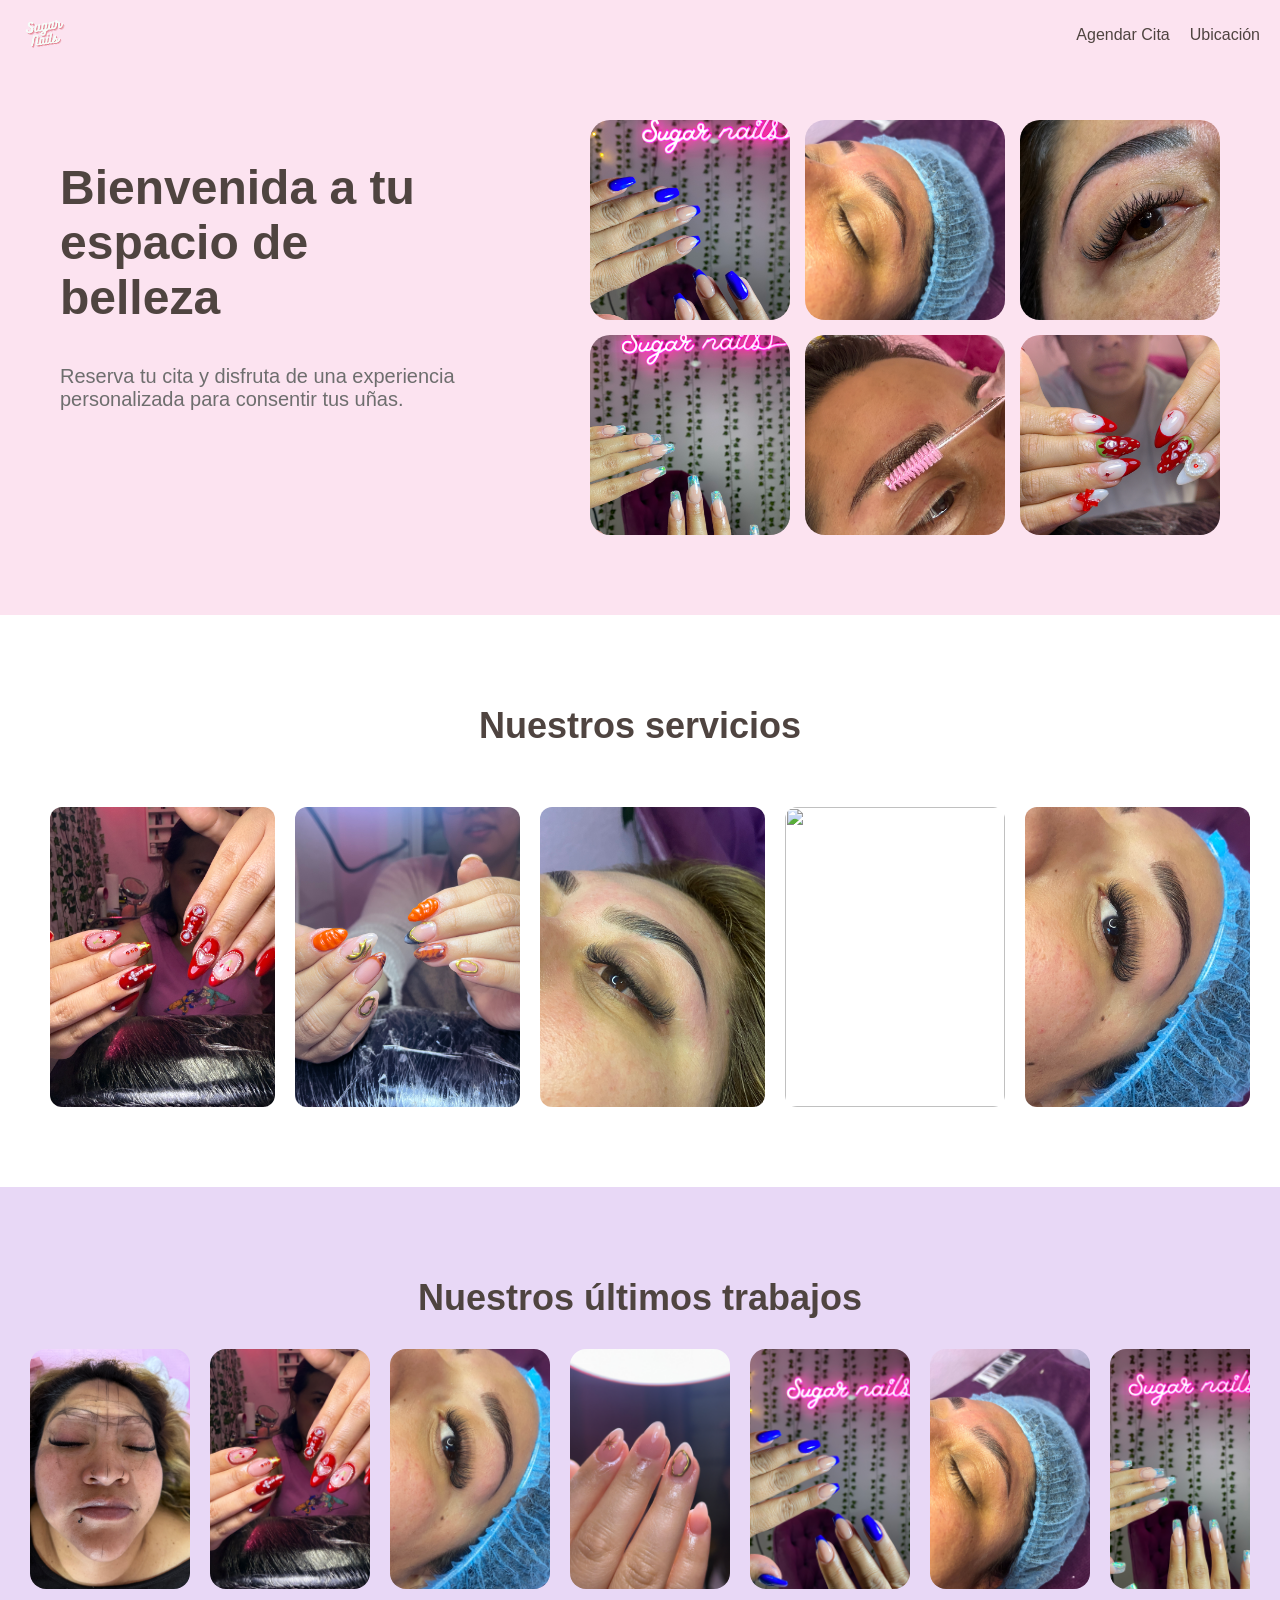
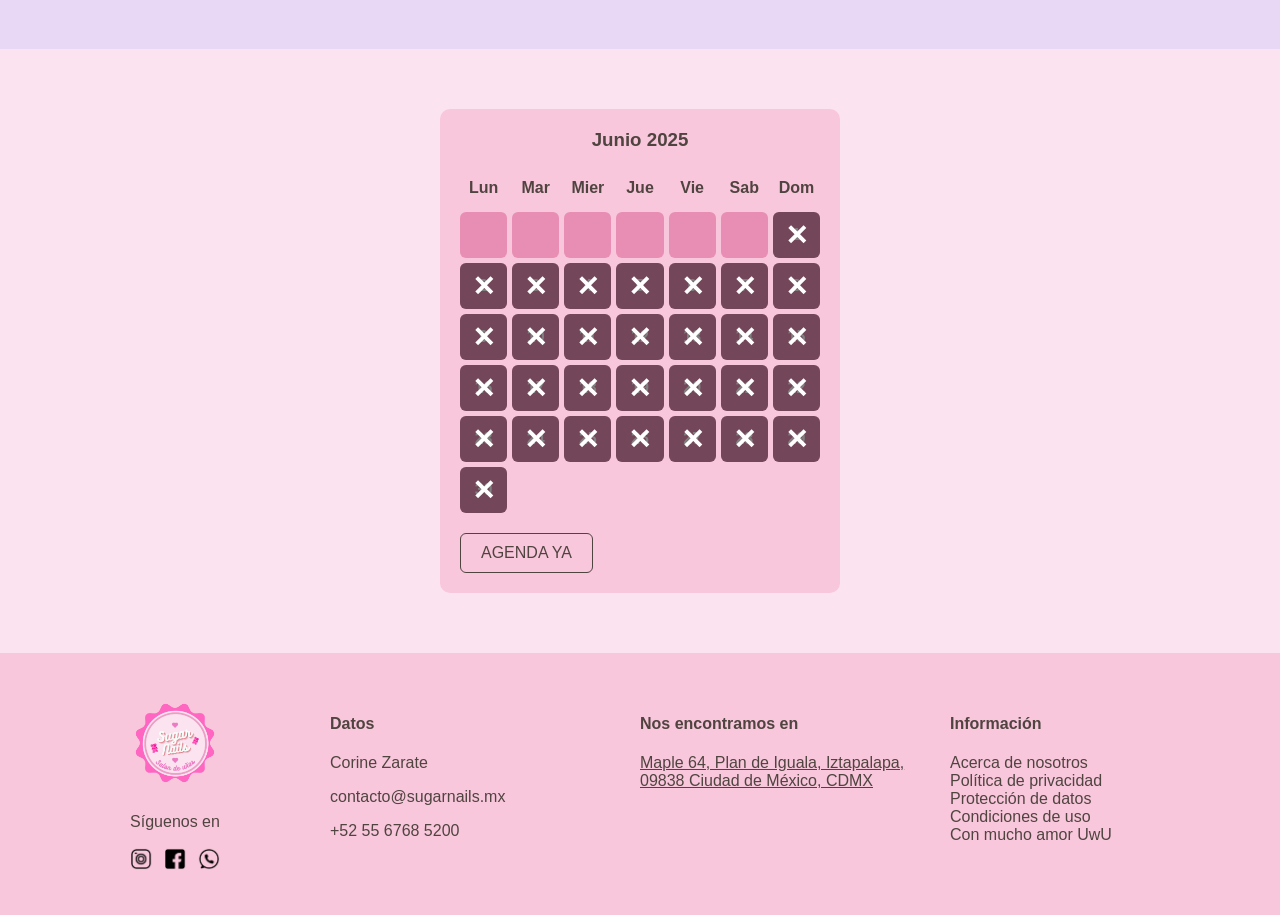
==== index.html @ 8d5787c5 "Rename index to index.html" ====
<!DOCTYPE html>
<html lang="es">
<head>
  <meta charset="UTF-8" />
  <meta name="viewport" content="width=device-width, initial-scale=1.0"/>
  <title>Sugar Nails - Agendar Cita</title>
  <style>
    :root {
  --rosa-pastel: #fce3f0;
  --rosa-medio: #f9c7db;
  --rosa-profundo: #e88eb4;
  --lavanda-suave: #e8d8f6;
  --blanco: #ffffff;
}

html, body {
  margin: 0;
  font-family: 'Segoe UI', Tahoma, Geneva, Verdana, sans-serif;
  background-color: var(--rosa-pastel);
  overflow-x: hidden;
}

header {
  background-color: var(--rosa-pastel);
  padding: 8px 20px;
  display: flex;
  justify-content: space-between;
  align-items: center;
  position: fixed;
  top: 0;
  left: 0;
  right: 0;
  z-index: 1000;
}

.logo img {
  height: 50px;
  border-radius: 50%;
}

nav {
  display: flex;
  gap: 20px;
}

nav a {
  color: #4f4440;
  text-decoration: none;
  font-size: 16px;
}

nav a:hover {
  text-decoration: underline;
}

.menu-hamburguesa {
  display: none;
  flex-direction: column;
  gap: 5px;
  cursor: pointer;
}

.menu-hamburguesa div {
  width: 30px;
  height: 4px;
  background-color: #4f4440;
  border-radius: 2px;
}

.hero {
  padding: 120px 60px 80px;
  display: flex;
  justify-content: space-between;
  align-items: flex-start;
  flex-wrap: wrap;
}

.hero-text {
  width: 100%;
  max-width: 400px;
}

.hero h1 {
  font-size: 48px;
  color: #4f4440;
}

.hero p {
  font-size: 20px;
  color: #6e6e6e;
}

.image-grid {
  display: grid;
  grid-template-columns: repeat(3, 1fr);
  gap: 15px;
  justify-items: center;
}

.image-grid img {
  width: 200px;       /* ancho fijo */
  height: 200px;      /* alto igual para cuadrado */
  object-fit: cover;  /* recorta y centra */
  border-radius: 20px;
}

.servicios {
  background-color: white;
  padding: 60px 30px;
  text-align: center;
}

.servicios h2 {
  font-size: 36px;
  color: #4f4440;
  margin-bottom: 40px;
}

.servicios-grid {
  display: flex;
  justify-content: center;
  gap: 30px;
  flex-wrap: wrap;
}

.servicios-grid .card {
  width: 250px;
  height: 320px;
  overflow: hidden;
  border-radius: 12px;
  box-shadow: 0 4px 12px rgba(0,0,0,0.1);
}

.servicios-grid .card img {
  width: 100%;
  height: 100%;
  object-fit: cover;
}

.ultimos-trabajos {
  background-color: var(--lavanda-suave);
  padding: 60px 30px;
  text-align: center;
}

.ultimos-trabajos h2 {
  font-size: 36px;
  color: #4f4440;
  margin-bottom: 30px;
}

.carousel-wrapper {
  overflow: hidden;
  position: relative;
  width: 100%;
}

.carousel-track {
  display: flex;
  gap: 20px;
  animation: scrollCarousel 40s linear infinite;
  width: max-content;
}

.carousel-track img {
  width: 160px;
  height: 240px;
  border-radius: 16px;
  object-fit: cover;
}

@keyframes scrollCarousel {
  0% { transform: translateX(0); }
  100% { transform: translateX(-50%); }
}

.calendar-section {
  background-color: var(--rosa-pastel);
  color: #4f4440;
  padding: 60px 30px;
  display: flex;
  gap: 50px;
  justify-content: center;
  flex-wrap: wrap;
}

.calendar-box {
  background-color: var(--rosa-medio);
  padding: 20px;
  border-radius: 10px;
  width: 300px;
}

.calendar-box h3 {
  text-align: center;
  margin-top: 0;
}

.calendar {
  display: grid;
  grid-template-columns: repeat(7, 1fr);
  text-align: center;
  gap: 5px;
}

.calendar div {
  padding: 8px;
  background-color: var(--rosa-profundo);
  border-radius: 6px;
  cursor: pointer;
  color: var(--blanco);
}

.calendar .header {
  background-color: transparent;
  font-weight: bold;
  color: #4f4440;
  cursor: default;
}

.calendar .selected {
  background-color: var(--blanco);
  color: #e88eb4;
}

.event-info {
  background-color: var(--rosa-medio);
  color: #4f4440;
  border-radius: 10px;
  padding: 20px;
  min-width: 300px;
}

.event-info h4 {
  margin-top: 0;
}

.event-info p {
  font-size: 14px;
}

.event-button {
  display: inline-block;
  margin-top: 20px;
  padding: 10px 20px;
  border: 1px solid #4f4440;
  background-color: transparent;
  color: #4f4440;
  border-radius: 6px;
  cursor: pointer;
  text-decoration: none;
}

/* Media Queries for Mobile */
@media screen and (max-width: 768px) {
  header {
    flex-direction: column;
    align-items: flex-start;
  }

  nav {
    display: none;
    flex-direction: column;
    gap: 10px;
    width: 100%;
  }

  nav a {
    font-size: 18px;
  }

  .menu-hamburguesa {
    display: flex;
  }

  .image-grid {
    display: flex;
    flex-direction: row;
    overflow-x: auto;
    gap: 15px;
    padding: 0 20px;
  }

  .image-grid img {
    max-width: 200px;
    margin-right: 15px;
  }

  .servicios .servicios-grid {
    flex-direction: column;
    gap: 20px;
  }
}

  </style>
</head>
<body>
  <header>
    <div class="logo">
      <img src="logo.jpg" alt="Logo Sugar Nails" />
    </div>
    <div class="menu-hamburguesa" onclick="toggleMenu()">
      <div></div>
      <div></div>
      <div></div>
    </div>
    <nav id="navMenu">
  <a href="citas.html">Agendar Cita</a>
  <a href="https://maps.app.goo.gl/…">Ubicación</a>
</nav>

  </header>

  <section class="hero">
  <div class="hero-text">
    <h1>Bienvenida a tu espacio de belleza</h1>
    <p>Reserva tu cita y disfruta de una experiencia personalizada para consentir tus uñas.</p>
  </div>
  <div class="image-grid">
    <img src="img1.jpg" class="img1">
    <img src="img2.jpg" class="img2">
    <img src="img5.jpg" class="img5">
    <img src="img3.jpg" class="img3">
    <img src="img4.jpg" class="img4">
    <img src="img6.jpg" class="img6">
  </div>
</section>


  <script>
    function toggleMenu() {
      const menu = document.getElementById("navMenu");
      menu.style.display = menu.style.display === "flex" ? "none" : "flex";
    }
  </script>

<section class="servicios">
  <h2>Nuestros servicios</h2>
  <div class="servicios-scroll">
    <div class="servicios-track">
      <div class="card"><img src="uñas1.jpg"><div class="overlay">Uñas esculturales</div></div>
      <div class="card"><img src="gel.jpg"><div class="overlay">Gel semipermanente</div></div>
      <div class="card"><img src="henna.jpg"><div class="overlay">Diseño de cejas con henna</div></div>
      <div class="card"><img src="cera.jpg"><div class="overlay">Depilación con cera</div></div>
      <div class="card"><img src="microblading.jpg"><div class="overlay">Microblading</div></div>
      <div class="card"><img src="manicura.jpg"><div class="overlay">Manicura</div></div>
      <div class="card"><img src="retiro-pestañas.jpg"><div class="overlay">Retiro de pestañas</div></div>
      <div class="card"><img src="retiro-uñas.jpg"><div class="overlay">Retiro de uñas acrílicas</div></div>
      <div class="card"><img src="pestañas.jpg"><div class="overlay">Pestañas</div></div>
    </div>
  </div>
</section>

<style>
  .servicios-scroll {
    overflow-x: auto;
    -webkit-overflow-scrolling: touch;
    padding: 0 20px;
  }

  .servicios-track {
    display: flex;
    gap: 20px;
    padding: 20px 0;
    width: max-content;
  }

  .servicios .card {
    position: relative;
    min-width: 220px;
    height: 300px;
    border-radius: 12px;
    overflow: hidden;
    flex-shrink: 0;
  }

  .servicios .card img {
    width: 100%;
    height: 100%;
    object-fit: cover;
    display: block;
  }

  .servicios .overlay {
    position: absolute;
    top: 0;
    left: 0;
    right: 0;
    bottom: 0;
    background-color: rgba(0, 0, 0, 0.7);
    color: white;
    display: flex;
    align-items: center;
    justify-content: center;
    font-weight: bold;
    font-size: 18px;
    opacity: 0;
    transition: opacity 0.3s ease;
  }

  .servicios .card:hover .overlay {
    opacity: 1;
  }
</style>
  <section class="ultimos-trabajos">
    <h2>Nuestros últimos trabajos</h2>
    <a href="https://www.instagram.com/sugar.nails.mx/" target="_blank">
      <div class="carousel-wrapper">
        <div class="carousel-track">
          <img src="pestañas.jpg">
          <img src="uñas1.jpg">
          <img src="microblading.jpg">
          <img src="manicura.jpg">
          <img src="img1.jpg">
          <img src="img2.jpg">
          <img src="img3.jpg">
          <img src="img4.jpg">
          <img src="pestañas.jpg">
          <img src="uñas1.jpg">
          <img src="microblading.jpg">
          <img src="manicura.jpg">
          <img src="img1.jpg">
          <img src="img2.jpg">
          <img src="img3.jpg">
          <img src="img4.jpg">
        </div>
      </div>
    </a>
  </section>

<section class="calendar-section">
  <div class="calendar-box">
    <h3 id="monthLabel">Junio 2025</h3>
    <div class="calendar" id="calendarGrid"></div>
    <a href="citas.html" class="event-button">AGENDA YA</a>
  </div>
</section>

<style>
  .calendar-section {
    background-color: var(--rosa-pastel);
    color: #4f4440;
    padding: 60px 30px;
    display: flex;
    justify-content: center;
  }

  .calendar-box {
    background-color: var(--rosa-medio);
    padding: 20px;
    border-radius: 10px;
    width: 360px;
  }

  .calendar-box h3 {
    text-align: center;
    margin-top: 0;
  }

  .calendar {
    display: grid;
    grid-template-columns: repeat(7, 1fr);
    text-align: center;
    gap: 5px;
  }

  .calendar div {
    padding: 14px 0;
    background-color: var(--rosa-profundo);
    border-radius: 6px;
    cursor: pointer;
    color: var(--blanco);
    position: relative;
    font-size: 16px;
    font-weight: bold;
  }

  .calendar .header {
    background-color: transparent;
    font-weight: bold;
    color: #4f4440;
    cursor: default;
    padding: 10px 0;
  }

  .calendar .past {
    position: relative;
    color: white;
  }

  .calendar .past::before {
    content: "✕";
    color: white;
    font-size: 28px;
    position: absolute;
    top: 0;
    left: 0;
    right: 0;
    bottom: 0;
    display: flex;
    align-items: center;
    justify-content: center;
    background-color: rgba(0,0,0,0.5);
    border-radius: 6px;
  }

  .event-button {
    display: inline-block;
    margin-top: 20px;
    padding: 10px 20px;
    border: 1px solid #4f4440;
    background-color: transparent;
    color: #4f4440;
    border-radius: 6px;
    cursor: pointer;
    text-decoration: none;
  }
</style>

<script>
  const calendarGrid = document.getElementById("calendarGrid");
  const monthLabel = document.getElementById("monthLabel");

  const months = ["Junio 2025", "Julio 2025", "Agosto 2025"];
  const daysOfWeek = ["Lun", "Mar", "Mier", "Jue", "Vie", "Sab", "Dom"];

  function generateCalendar(monthIndex) {
    calendarGrid.innerHTML = "";
    const year = 2025;
    const month = 5 + monthIndex;
    const firstDay = new Date(year, month, 1);
    const lastDay = new Date(year, month + 1, 0);
    const today = new Date();

    monthLabel.textContent = months[monthIndex];

    daysOfWeek.forEach(day => {
      const div = document.createElement("div");
      div.textContent = day;
      div.className = "header";
      calendarGrid.appendChild(div);
    });

    for (let i = 0; i < (firstDay.getDay() + 6) % 7; i++) {
      const empty = document.createElement("div");
      calendarGrid.appendChild(empty);
    }

    for (let day = 1; day <= lastDay.getDate(); day++) {
      const div = document.createElement("div");
      div.textContent = day;
      const date = new Date(year, month, day);
      if (date < today) {
        div.classList.add("past");
      }
      div.addEventListener("click", () => {
        window.location.href = "#agendar";
      });
      calendarGrid.appendChild(div);
    }
  }

  generateCalendar(0);
</script>




<footer style="background-color: #f9c7db; color: #4f4440; padding: 40px 20px; display: flex; flex-wrap: wrap; justify-content: space-around;">
  <div style="flex: 1; min-width: 200px; text-align: center;">
    <img src="logo2.jpg" alt="Logo Sugar Nails" style="width: 100px; border-radius: 50%;" />
    <p>Síguenos en</p>
    <div style="display: flex; justify-content: center; gap: 10px;">
      <a href="https://www.instagram.com/sugar.nails.mx/" target="_blank">
        <img src="instagram-icon.png" alt="Instagram" style="width: 24px;">
      </a>
      <a href="https://www.facebook.com/share/19ByTghxXw/?mibextid=wwXIfr" target="_blank">
        <img src="facebook-icon.png" alt="Facebook" style="width: 24px;">
      </a>
      <a href="https://chat.whatsapp.com/FTixaN2FGrkK1BrJaku68P" target="_blank">
        <img src="whatsapp-icon.png" alt="WhatsApp" style="width: 24px;">
      </a>
    </div>
  </div>

  <div style="flex: 1; min-width: 200px;">
    <h4>Datos</h4>
    <p>Corine Zarate</p>
    <p>contacto@sugarnails.mx</p>
    <p>+52 55 6768 5200</p>
  </div>

  <div style="flex: 1; min-width: 200px;">
    <h4>Nos encontramos en</h4>
    <a href="https://maps.app.goo.gl/5axu5w6KZU1hjQSy6" target="_blank" style="color: #4f4440; text-decoration: underline;">
      Maple 64, Plan de Iguala, Iztapalapa, 09838 Ciudad de México, CDMX
    </a>
  </div>

  <div style="flex: 1; min-width: 200px;">
    <h4>Información</h4>
    <ul style="list-style: none; padding: 0;">
      <li><a href="#" style="color: #4f4440; text-decoration: none;">Acerca de nosotros</a></li>
      <li><a href="#" style="color: #4f4440; text-decoration: none;">Política de privacidad</a></li>
      <li><a href="#" style="color: #4f4440; text-decoration: none;">Protección de datos</a></li>
      <li><a href="#" style="color: #4f4440; text-decoration: none;">Condiciones de uso</a></li>
      <li><a href="#" style="color: #4f4440; text-decoration: none;">Con mucho amor UwU</a></li>

    </ul>
  </div>
</footer>

</body>
</html>
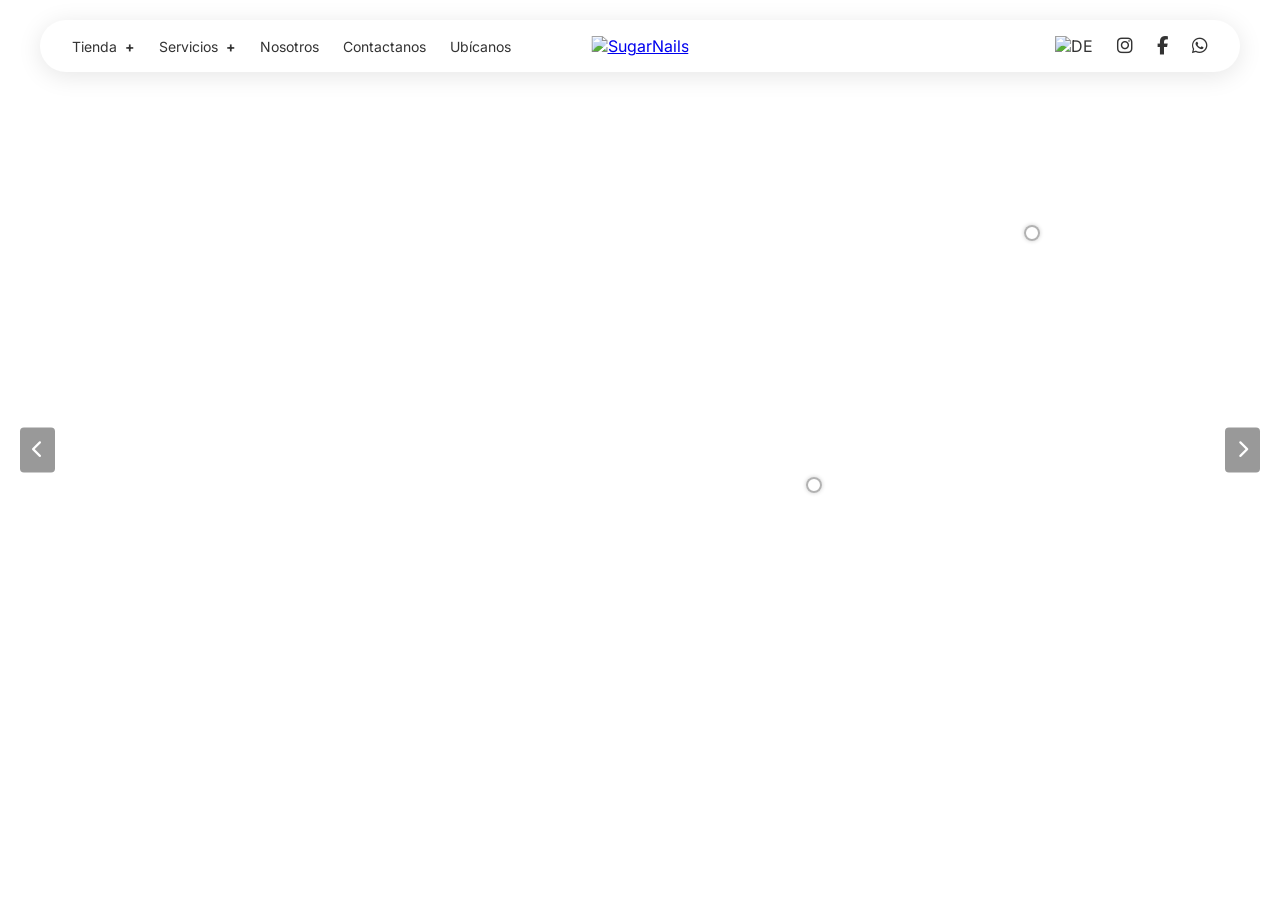
==== commit 9ea070d3: "Add files via upload" ====
--- a/index.html
+++ b/index.html
@@ -1,615 +1,383 @@
-<!DOCTYPE html>
-<html lang="es">
-<head>
-  <meta charset="UTF-8" />
-  <meta name="viewport" content="width=device-width, initial-scale=1.0"/>
-  <title>Sugar Nails - Agendar Cita</title>
-  <style>
-    :root {
-  --rosa-pastel: #fce3f0;
-  --rosa-medio: #f9c7db;
-  --rosa-profundo: #e88eb4;
-  --lavanda-suave: #e8d8f6;
-  --blanco: #ffffff;
-}
-
-html, body {
-  margin: 0;
-  font-family: 'Segoe UI', Tahoma, Geneva, Verdana, sans-serif;
-  background-color: var(--rosa-pastel);
-  overflow-x: hidden;
-}
-
-header {
-  background-color: var(--rosa-pastel);
-  padding: 8px 20px;
-  display: flex;
-  justify-content: space-between;
-  align-items: center;
-  position: fixed;
-  top: 0;
-  left: 0;
-  right: 0;
-  z-index: 1000;
-}
-
-.logo img {
-  height: 50px;
-  border-radius: 50%;
-}
-
-nav {
-  display: flex;
-  gap: 20px;
-}
-
-nav a {
-  color: #4f4440;
-  text-decoration: none;
-  font-size: 16px;
-}
-
-nav a:hover {
-  text-decoration: underline;
-}
-
-.menu-hamburguesa {
-  display: none;
-  flex-direction: column;
-  gap: 5px;
-  cursor: pointer;
-}
-
-.menu-hamburguesa div {
-  width: 30px;
-  height: 4px;
-  background-color: #4f4440;
-  border-radius: 2px;
-}
-
-.hero {
-  padding: 120px 60px 80px;
-  display: flex;
-  justify-content: space-between;
-  align-items: flex-start;
-  flex-wrap: wrap;
-}
-
-.hero-text {
-  width: 100%;
-  max-width: 400px;
-}
-
-.hero h1 {
-  font-size: 48px;
-  color: #4f4440;
-}
-
-.hero p {
-  font-size: 20px;
-  color: #6e6e6e;
-}
-
-.image-grid {
-  display: grid;
-  grid-template-columns: repeat(3, 1fr);
-  gap: 15px;
-  justify-items: center;
-}
-
-.image-grid img {
-  width: 200px;       /* ancho fijo */
-  height: 200px;      /* alto igual para cuadrado */
-  object-fit: cover;  /* recorta y centra */
-  border-radius: 20px;
-}
-
-.servicios {
-  background-color: white;
-  padding: 60px 30px;
-  text-align: center;
-}
-
-.servicios h2 {
-  font-size: 36px;
-  color: #4f4440;
-  margin-bottom: 40px;
-}
-
-.servicios-grid {
-  display: flex;
-  justify-content: center;
-  gap: 30px;
-  flex-wrap: wrap;
-}
-
-.servicios-grid .card {
-  width: 250px;
-  height: 320px;
-  overflow: hidden;
-  border-radius: 12px;
-  box-shadow: 0 4px 12px rgba(0,0,0,0.1);
-}
-
-.servicios-grid .card img {
-  width: 100%;
-  height: 100%;
-  object-fit: cover;
-}
-
-.ultimos-trabajos {
-  background-color: var(--lavanda-suave);
-  padding: 60px 30px;
-  text-align: center;
-}
-
-.ultimos-trabajos h2 {
-  font-size: 36px;
-  color: #4f4440;
-  margin-bottom: 30px;
-}
-
-.carousel-wrapper {
-  overflow: hidden;
-  position: relative;
-  width: 100%;
-}
-
-.carousel-track {
-  display: flex;
-  gap: 20px;
-  animation: scrollCarousel 40s linear infinite;
-  width: max-content;
-}
-
-.carousel-track img {
-  width: 160px;
-  height: 240px;
-  border-radius: 16px;
-  object-fit: cover;
-}
-
-@keyframes scrollCarousel {
-  0% { transform: translateX(0); }
-  100% { transform: translateX(-50%); }
-}
-
-.calendar-section {
-  background-color: var(--rosa-pastel);
-  color: #4f4440;
-  padding: 60px 30px;
-  display: flex;
-  gap: 50px;
-  justify-content: center;
-  flex-wrap: wrap;
-}
-
-.calendar-box {
-  background-color: var(--rosa-medio);
-  padding: 20px;
-  border-radius: 10px;
-  width: 300px;
-}
-
-.calendar-box h3 {
-  text-align: center;
-  margin-top: 0;
-}
-
-.calendar {
-  display: grid;
-  grid-template-columns: repeat(7, 1fr);
-  text-align: center;
-  gap: 5px;
-}
-
-.calendar div {
-  padding: 8px;
-  background-color: var(--rosa-profundo);
-  border-radius: 6px;
-  cursor: pointer;
-  color: var(--blanco);
-}
-
-.calendar .header {
-  background-color: transparent;
-  font-weight: bold;
-  color: #4f4440;
-  cursor: default;
-}
-
-.calendar .selected {
-  background-color: var(--blanco);
-  color: #e88eb4;
-}
-
-.event-info {
-  background-color: var(--rosa-medio);
-  color: #4f4440;
-  border-radius: 10px;
-  padding: 20px;
-  min-width: 300px;
-}
-
-.event-info h4 {
-  margin-top: 0;
-}
-
-.event-info p {
-  font-size: 14px;
-}
-
-.event-button {
-  display: inline-block;
-  margin-top: 20px;
-  padding: 10px 20px;
-  border: 1px solid #4f4440;
-  background-color: transparent;
-  color: #4f4440;
-  border-radius: 6px;
-  cursor: pointer;
-  text-decoration: none;
-}
-
-/* Media Queries for Mobile */
-@media screen and (max-width: 768px) {
-  header {
-    flex-direction: column;
-    align-items: flex-start;
-  }
-
-  nav {
-    display: none;
-    flex-direction: column;
-    gap: 10px;
-    width: 100%;
-  }
-
-  nav a {
-    font-size: 18px;
-  }
-
-  .menu-hamburguesa {
-    display: flex;
-  }
-
-  .image-grid {
-    display: flex;
-    flex-direction: row;
-    overflow-x: auto;
-    gap: 15px;
-    padding: 0 20px;
-  }
-
-  .image-grid img {
-    max-width: 200px;
-    margin-right: 15px;
-  }
-
-  .servicios .servicios-grid {
-    flex-direction: column;
-    gap: 20px;
-  }
-}
-
-  </style>
-</head>
-<body>
-  <header>
-    <div class="logo">
-      <img src="logo.jpg" alt="Logo Sugar Nails" />
-    </div>
-    <div class="menu-hamburguesa" onclick="toggleMenu()">
-      <div></div>
-      <div></div>
-      <div></div>
-    </div>
-    <nav id="navMenu">
-  <a href="citas.html">Agendar Cita</a>
-  <a href="https://maps.app.goo.gl/…">Ubicación</a>
-</nav>
-
-  </header>
-
-  <section class="hero">
-  <div class="hero-text">
-    <h1>Bienvenida a tu espacio de belleza</h1>
-    <p>Reserva tu cita y disfruta de una experiencia personalizada para consentir tus uñas.</p>
-  </div>
-  <div class="image-grid">
-    <img src="img1.jpg" class="img1">
-    <img src="img2.jpg" class="img2">
-    <img src="img5.jpg" class="img5">
-    <img src="img3.jpg" class="img3">
-    <img src="img4.jpg" class="img4">
-    <img src="img6.jpg" class="img6">
-  </div>
-</section>
-
-
-  <script>
-    function toggleMenu() {
-      const menu = document.getElementById("navMenu");
-      menu.style.display = menu.style.display === "flex" ? "none" : "flex";
-    }
-  </script>
-
-<section class="servicios">
-  <h2>Nuestros servicios</h2>
-  <div class="servicios-scroll">
-    <div class="servicios-track">
-      <div class="card"><img src="uñas1.jpg"><div class="overlay">Uñas esculturales</div></div>
-      <div class="card"><img src="gel.jpg"><div class="overlay">Gel semipermanente</div></div>
-      <div class="card"><img src="henna.jpg"><div class="overlay">Diseño de cejas con henna</div></div>
-      <div class="card"><img src="cera.jpg"><div class="overlay">Depilación con cera</div></div>
-      <div class="card"><img src="microblading.jpg"><div class="overlay">Microblading</div></div>
-      <div class="card"><img src="manicura.jpg"><div class="overlay">Manicura</div></div>
-      <div class="card"><img src="retiro-pestañas.jpg"><div class="overlay">Retiro de pestañas</div></div>
-      <div class="card"><img src="retiro-uñas.jpg"><div class="overlay">Retiro de uñas acrílicas</div></div>
-      <div class="card"><img src="pestañas.jpg"><div class="overlay">Pestañas</div></div>
-    </div>
-  </div>
-</section>
-
-<style>
-  .servicios-scroll {
-    overflow-x: auto;
-    -webkit-overflow-scrolling: touch;
-    padding: 0 20px;
-  }
-
-  .servicios-track {
-    display: flex;
-    gap: 20px;
-    padding: 20px 0;
-    width: max-content;
-  }
-
-  .servicios .card {
-    position: relative;
-    min-width: 220px;
-    height: 300px;
-    border-radius: 12px;
-    overflow: hidden;
-    flex-shrink: 0;
-  }
-
-  .servicios .card img {
-    width: 100%;
-    height: 100%;
-    object-fit: cover;
-    display: block;
-  }
-
-  .servicios .overlay {
-    position: absolute;
-    top: 0;
-    left: 0;
-    right: 0;
-    bottom: 0;
-    background-color: rgba(0, 0, 0, 0.7);
-    color: white;
-    display: flex;
-    align-items: center;
-    justify-content: center;
-    font-weight: bold;
-    font-size: 18px;
-    opacity: 0;
-    transition: opacity 0.3s ease;
-  }
-
-  .servicios .card:hover .overlay {
-    opacity: 1;
-  }
-</style>
-  <section class="ultimos-trabajos">
-    <h2>Nuestros últimos trabajos</h2>
-    <a href="https://www.instagram.com/sugar.nails.mx/" target="_blank">
-      <div class="carousel-wrapper">
-        <div class="carousel-track">
-          <img src="pestañas.jpg">
-          <img src="uñas1.jpg">
-          <img src="microblading.jpg">
-          <img src="manicura.jpg">
-          <img src="img1.jpg">
-          <img src="img2.jpg">
-          <img src="img3.jpg">
-          <img src="img4.jpg">
-          <img src="pestañas.jpg">
-          <img src="uñas1.jpg">
-          <img src="microblading.jpg">
-          <img src="manicura.jpg">
-          <img src="img1.jpg">
-          <img src="img2.jpg">
-          <img src="img3.jpg">
-          <img src="img4.jpg">
-        </div>
-      </div>
-    </a>
-  </section>
-
-<section class="calendar-section">
-  <div class="calendar-box">
-    <h3 id="monthLabel">Junio 2025</h3>
-    <div class="calendar" id="calendarGrid"></div>
-    <a href="citas.html" class="event-button">AGENDA YA</a>
-  </div>
-</section>
-
-<style>
-  .calendar-section {
-    background-color: var(--rosa-pastel);
-    color: #4f4440;
-    padding: 60px 30px;
-    display: flex;
-    justify-content: center;
-  }
-
-  .calendar-box {
-    background-color: var(--rosa-medio);
-    padding: 20px;
-    border-radius: 10px;
-    width: 360px;
-  }
-
-  .calendar-box h3 {
-    text-align: center;
-    margin-top: 0;
-  }
-
-  .calendar {
-    display: grid;
-    grid-template-columns: repeat(7, 1fr);
-    text-align: center;
-    gap: 5px;
-  }
-
-  .calendar div {
-    padding: 14px 0;
-    background-color: var(--rosa-profundo);
-    border-radius: 6px;
-    cursor: pointer;
-    color: var(--blanco);
-    position: relative;
-    font-size: 16px;
-    font-weight: bold;
-  }
-
-  .calendar .header {
-    background-color: transparent;
-    font-weight: bold;
-    color: #4f4440;
-    cursor: default;
-    padding: 10px 0;
-  }
-
-  .calendar .past {
-    position: relative;
-    color: white;
-  }
-
-  .calendar .past::before {
-    content: "✕";
-    color: white;
-    font-size: 28px;
-    position: absolute;
-    top: 0;
-    left: 0;
-    right: 0;
-    bottom: 0;
-    display: flex;
-    align-items: center;
-    justify-content: center;
-    background-color: rgba(0,0,0,0.5);
-    border-radius: 6px;
-  }
-
-  .event-button {
-    display: inline-block;
-    margin-top: 20px;
-    padding: 10px 20px;
-    border: 1px solid #4f4440;
-    background-color: transparent;
-    color: #4f4440;
-    border-radius: 6px;
-    cursor: pointer;
-    text-decoration: none;
-  }
-</style>
-
-<script>
-  const calendarGrid = document.getElementById("calendarGrid");
-  const monthLabel = document.getElementById("monthLabel");
-
-  const months = ["Junio 2025", "Julio 2025", "Agosto 2025"];
-  const daysOfWeek = ["Lun", "Mar", "Mier", "Jue", "Vie", "Sab", "Dom"];
-
-  function generateCalendar(monthIndex) {
-    calendarGrid.innerHTML = "";
-    const year = 2025;
-    const month = 5 + monthIndex;
-    const firstDay = new Date(year, month, 1);
-    const lastDay = new Date(year, month + 1, 0);
-    const today = new Date();
-
-    monthLabel.textContent = months[monthIndex];
-
-    daysOfWeek.forEach(day => {
-      const div = document.createElement("div");
-      div.textContent = day;
-      div.className = "header";
-      calendarGrid.appendChild(div);
-    });
-
-    for (let i = 0; i < (firstDay.getDay() + 6) % 7; i++) {
-      const empty = document.createElement("div");
-      calendarGrid.appendChild(empty);
-    }
-
-    for (let day = 1; day <= lastDay.getDate(); day++) {
-      const div = document.createElement("div");
-      div.textContent = day;
-      const date = new Date(year, month, day);
-      if (date < today) {
-        div.classList.add("past");
-      }
-      div.addEventListener("click", () => {
-        window.location.href = "#agendar";
-      });
-      calendarGrid.appendChild(div);
-    }
-  }
-
-  generateCalendar(0);
-</script>
-
-
-
-
-<footer style="background-color: #f9c7db; color: #4f4440; padding: 40px 20px; display: flex; flex-wrap: wrap; justify-content: space-around;">
-  <div style="flex: 1; min-width: 200px; text-align: center;">
-    <img src="logo2.jpg" alt="Logo Sugar Nails" style="width: 100px; border-radius: 50%;" />
-    <p>Síguenos en</p>
-    <div style="display: flex; justify-content: center; gap: 10px;">
-      <a href="https://www.instagram.com/sugar.nails.mx/" target="_blank">
-        <img src="instagram-icon.png" alt="Instagram" style="width: 24px;">
-      </a>
-      <a href="https://www.facebook.com/share/19ByTghxXw/?mibextid=wwXIfr" target="_blank">
-        <img src="facebook-icon.png" alt="Facebook" style="width: 24px;">
-      </a>
-      <a href="https://chat.whatsapp.com/FTixaN2FGrkK1BrJaku68P" target="_blank">
-        <img src="whatsapp-icon.png" alt="WhatsApp" style="width: 24px;">
-      </a>
-    </div>
-  </div>
-
-  <div style="flex: 1; min-width: 200px;">
-    <h4>Datos</h4>
-    <p>Corine Zarate</p>
-    <p>contacto@sugarnails.mx</p>
-    <p>+52 55 6768 5200</p>
-  </div>
-
-  <div style="flex: 1; min-width: 200px;">
-    <h4>Nos encontramos en</h4>
-    <a href="https://maps.app.goo.gl/5axu5w6KZU1hjQSy6" target="_blank" style="color: #4f4440; text-decoration: underline;">
-      Maple 64, Plan de Iguala, Iztapalapa, 09838 Ciudad de México, CDMX
-    </a>
-  </div>
-
-  <div style="flex: 1; min-width: 200px;">
-    <h4>Información</h4>
-    <ul style="list-style: none; padding: 0;">
-      <li><a href="#" style="color: #4f4440; text-decoration: none;">Acerca de nosotros</a></li>
-      <li><a href="#" style="color: #4f4440; text-decoration: none;">Política de privacidad</a></li>
-      <li><a href="#" style="color: #4f4440; text-decoration: none;">Protección de datos</a></li>
-      <li><a href="#" style="color: #4f4440; text-decoration: none;">Condiciones de uso</a></li>
-      <li><a href="#" style="color: #4f4440; text-decoration: none;">Con mucho amor UwU</a></li>
-
-    </ul>
-  </div>
-</footer>
-
-</body>
-</html>
-
+<!DOCTYPE html>
+<html lang="es">
+<head>
+  <meta charset="UTF-8" />
+  <meta name="viewport" content="width=device-width, initial-scale=1.0"/>
+  <title>Sugar Nails</title>
+
+  <!-- Fonts -->
+  <link href="https://fonts.googleapis.com/css2?family=Playfair+Display:ital,wght@0,400;0,700;1,400;1,700&family=Inter:wght@400;500;700&display=swap" rel="stylesheet">
+
+  <!-- Font Awesome -->
+  <link rel="stylesheet" href="https://cdnjs.cloudflare.com/ajax/libs/font-awesome/6.5.0/css/all.min.css">
+
+  <!-- Estilos -->
+  <link rel="stylesheet" href="style.css" />
+</head>
+<body>
+
+  <!-- HEADER -->
+  <header class="site-header">
+    <!-- Versión escritorio -->
+    <div class="header-container desktop-header">
+      <!-- Navegación IZQ -->
+      <nav class="nav-left">
+        <ul>
+          <li class="has-dropdown shop-dropdown">
+            <a href="#">Tienda <span>+</span></a>
+            <div class="dropdown">
+              <div class="dropdown-content">
+                <div class="menu-categories">
+                  <h4>Tienda</h4>
+                  <ul>
+                    <li><a href="#">Todos los productos</a></li>
+                    <li><a href="#">Limpiadores</a></li>
+                    <li><a href="#">Lociones</a></li>
+                    <li><a href="#">Crema hidratante</a></li>
+                  </ul>
+                </div>
+                <div class="menu-promos">
+                  <div class="promo-card">
+                    <div class="icon-heart"><i class="far fa-heart"></i></div>
+                    <div class="badge">18% OFF</div>
+                    <img src="img/hydra-drops.webp" alt="Hydra Drops">
+                    <h5>Hydra Drops</h5>
+                    <div class="price">$1000 <span class="old">$2 mil aveda</span></div>
+                  </div>
+                  <div class="promo-card">
+                    <div class="icon-heart"><i class="far fa-heart"></i></div>
+                    <div class="badge">23% OFF</div>
+                    <img src="img/glow-milk.webp" alt="Glow Milk">
+                    <h5>Glow Milk</h5>
+                    <div class="price">$200 <span class="old">$100</span></div>
+                  </div>
+                </div>
+              </div>
+            </div>
+          </li>
+
+          <li class="has-dropdown collections-dropdown">
+            <a href="#">Servicios <span>+</span></a>
+            <div class="dropdown">
+              <div class="dropdown-content">
+                <div class="menu-collections">
+
+        <!-- Card 1 -->
+        <div class="collection-card">
+          <div class="collection-image">
+            <img src="img/manicura.webp" alt="Manicura">
+          </div>
+          <div class="collection-info">
+            <em>Manicura</em>
+            <i class="fas fa-chevron-right"></i>
+          </div>
+        </div>
+
+        <!-- Card 2 -->
+        <div class="collection-card">
+          <div class="collection-image">
+            <img src="img/microblading.webp" alt="Microblading">
+          </div>
+          <div class="collection-info">
+            <em>Microblading</em>
+            <i class="fas fa-chevron-right"></i>
+          </div>
+        </div>
+
+        <!-- Card 3 -->
+        <div class="collection-card">
+          <div class="collection-image">
+            <img src="img/depilacion-cera.webp" alt="Depilación con cera">
+          </div>
+          <div class="collection-info">
+            <em>Depilación con cera</em>
+            <i class="fas fa-chevron-right"></i>
+          </div>
+        </div>
+
+        <!-- Card 4 -->
+        <div class="collection-card">
+          <div class="collection-image">
+            <img src="img/unas-esculturales.webp" alt="Uñas esculturales">
+          </div>
+          <div class="collection-info">
+            <em>Uñas esculturales</em>
+            <i class="fas fa-chevron-right"></i>
+          </div>
+        </div>
+
+        <!-- Card 5 -->
+        <div class="collection-card">
+          <div class="collection-image">
+            <img src="img/gel-semipermanente.webp" alt="Gel semipermanente">
+          </div>
+          <div class="collection-info">
+            <em>Gel semipermanente</em>
+            <i class="fas fa-chevron-right"></i>
+          </div>
+        </div>
+
+        <!-- Card 6 -->
+        <div class="collection-card">
+          <div class="collection-image">
+            <img src="img/diseno-cejas-henna.webp" alt="Diseño de cejas con henna">
+          </div>
+          <div class="collection-info">
+            <em>Diseño de cejas con henna</em>
+            <i class="fas fa-chevron-right"></i>
+          </div>
+        </div>
+
+        <!-- Card 7 -->
+        <div class="collection-card">
+          <div class="collection-image">
+            <img src="img/pestanas.webp" alt="Pestañas">
+          </div>
+          <div class="collection-info">
+            <em>Pestañas</em>
+            <i class="fas fa-chevron-right"></i>
+          </div>
+        </div>
+
+        <!-- Card 8 -->
+        <div class="collection-card">
+          <div class="collection-image">
+            <img src="img/retiro-pestanas.webp" alt="Retiro de pestañas">
+          </div>
+          <div class="collection-info">
+            <em>Retiro de pestañas</em>
+            <i class="fas fa-chevron-right"></i>
+          </div>
+        </div>
+
+        <!-- Card 9 -->
+        <div class="collection-card">
+          <div class="collection-image">
+            <img src="img/retiro-unas-acrilicas.webp" alt="Retiro de uñas acrílicas">
+          </div>
+          <div class="collection-info">
+            <em>Retiro de uñas acrílicas</em>
+            <i class="fas fa-chevron-right"></i>
+          </div>
+        </div>
+      </div>
+    </div>
+  </div>
+</li>
+
+
+          <li><a href="#">Nosotros</a></li>
+          <li><a href="#">Contactanos</a></li>
+          <li><a href="https://maps.app.goo.gl/ZzFXUDrFdyM3YEL6A" target="_blank" rel="noopener">Ubícanos</a></li>
+        </ul>
+      </nav>
+
+      <!-- Logo centro -->
+      <div class="logo">
+        <a href="index.html">
+          <img src="img/logo.jpg" alt="SugarNails" class="logo-img">
+        </a>
+      </div>
+
+      <!-- Navegación DER -->
+      <nav class="nav-right">
+        <ul>
+          <li><a href="#"><img src="img/flag-de.webp" alt="DE" class="flag"/></a></li>
+          <li><a href="https://www.instagram.com/sugar.nails.mx" target="_blank"><i class="fab fa-instagram"></i></a></li>
+          <li><a href="https://www.facebook.com/profile.php?id=100077827862017" target="_blank"><i class="fab fa-facebook-f"></i></a></li>
+          <li><a href="https://chat.whatsapp.com/FTixaN2FGrkK1BrJaku68P" target="_blank"><i class="fab fa-whatsapp"></i></a></li>
+        </ul>
+      </nav>
+    </div>
+
+    <!-- Versión móvil -->
+    <div class="header-container mobile-header">
+      <button class="hamburger" id="hamburger-btn" aria-label="Abrir menú">
+        <i class="fas fa-bars"></i>
+      </button>
+      <div class="logo">
+        <a href="index.html">
+          <img src="img/logo.jpg" alt="SugarNails" class="logo-img">
+        </a>
+      </div>
+      <div class="nav-icons">
+        <a href="#"><img src="img/flag-de.webp" alt="DE" class="flag"/></a>
+        <a href="https://www.instagram.com/sugar.nails.mx" target="_blank"><i class="fab fa-instagram"></i></a>
+        <a href="https://www.facebook.com/profile.php?id=100077827862017" target="_blank"><i class="fab fa-facebook-f"></i></a>
+        <a href="https://chat.whatsapp.com/FTixaN2FGrkK1BrJaku68P" target="_blank"><i class="fab fa-whatsapp"></i></a>
+      </div>
+    </div>
+
+    <nav class="mobile-menu" id="mobile-menu">
+      <ul>
+        <li><a href="#">Tienda</a></li>
+        <li><a href="#">Servicios</a></li>
+        <li><a href="#">Nosotros</a></li>
+        <li><a href="#">Contáctanos</a></li>
+        <li><a href="https://maps.app.goo.gl/ZzFXUDrFdyM3YEL6A" target="_blank">Ubícanos</a></li>
+      </ul>
+    </nav>
+  </header>
+
+  <!-- HERO SLIDER -->
+  <section class="hero-slider">
+
+    <div class="slides">
+
+      <!-- Slide 1 -->
+<div class="slide active slide1">
+        <div class="hero-content">
+  <h1>
+    <span class="line1">Tu mirada</span><br>
+    <span class="line2">tu poder</span>
+  </h1>
+  <p>Cuida tus cejas y pestañas con fórmulas suaves y resultados impactantes.</p>
+  <a href="#" class="btn">¡Agenda Ya!</a>
+</div>
+
+<div class="interactive-dots">
+  <span class="i-dot dot-microblading"
+        data-service-name="Microblading"
+        data-service-desc="Técnica semipermanente para diseño de cejas"
+        data-service-img="img/microblading.webp"></span>
+
+  <span class="i-dot dot-pestanas"
+        data-service-name="Pestañas"
+        data-service-desc="Aplicación profesional para dar longitud y volumen"
+        data-service-img="img/pestanas.webp"></span>
+
+  </div>
+      </div>
+
+      <!-- Slide 2 -->
+ <div class="slide slide2">
+        <div class="hero-content">
+          <h1>Tus manos <span>tu historia</span></h1>
+          <p>Haz de tu rutina un ritual de cuidado y confianza.</p>
+          <a href="#" class="btn">Descubre más</a>
+        </div>
+        <div class="interactive-dots">
+          <span class="i-dot dot-manicura"
+        data-product-name="Manicura"
+        data-product-img="img/manicura.webp"></span>
+
+  <span class="i-dot dot-gel-semipermanente"
+        data-product-name="Gel Semipermanente"
+        data-product-img="img/gel-semipermanente.webp"></span>
+        </div>
+      </div>
+
+      <!-- Slide 3 -->
+ <div class="slide slide3">
+        <div class="hero-content">
+  <h1>
+    <span class="line3">Belleza </span><br>
+    <span class="line4">En cada detalle.</span>
+  </h1>
+  <p>Depilación con cera y microblading pensados para resaltar tu expresión con suavidad, detalle y cuidado experto.</p>
+  <a href="#" class="btn">¡Agenda Ya!</a>
+</div>
+        <div class="interactive-dots">
+          <span class="i-dot dot-depilacion"
+        data-product-name="Depilación con cera"
+        data-product-img="img/depilacion-cera.webp"></span>
+
+  <span class="i-dot dot-disenio-cejas-henna"
+        data-product-name="Diseño de cejas con henna"
+        data-product-img="img/diseno-cejas-henna.webp"></span>
+</div>
+        </div>
+      </div>
+
+    </div>
+
+    <!-- Flechas -->
+    <button class="nav prev"><i class="fas fa-chevron-left"></i></button>
+    <button class="nav next"><i class="fas fa-chevron-right"></i></button>
+
+    <!-- Puntos indicadores -->
+    <div class="dots">
+      <span class="dot active" data-slide="0"></span>
+      <span class="dot"        data-slide="1"></span>
+      <span class="dot"        data-slide="2"></span>
+    </div>
+  </section>
+    <!-- popup unico -->
+  <div id="dot-popup" class="dot-popup">
+  <div class="card">
+    <img src="" alt="Imagen servicio/producto">
+    <div class="card-info">
+      <h5>Nombre</h5>
+      <i class="fas fa-chevron-right"></i>
+    </div>
+  </div>
+</div>
+
+
+  <!-- Scripts -->
+  <script>
+  // 1) Slider (SIN CAMBIOS)
+  const slides = document.querySelectorAll('.slide'),
+        navDots = document.querySelectorAll('.dot');
+  let current = 0;
+
+  function showSlide(n) {
+    slides[current].classList.remove('active');
+    navDots [current].classList.remove('active');
+    current = (n + slides.length) % slides.length;
+    slides[current].classList.add('active');
+    navDots [current].classList.add('active');
+  }
+
+  document.querySelector('.nav.next')
+    .addEventListener('click', () => showSlide(current + 1));
+  document.querySelector('.nav.prev')
+    .addEventListener('click', () => showSlide(current - 1));
+
+  navDots.forEach(dot =>
+    dot.addEventListener('click', e => showSlide(+e.target.dataset.slide))
+  );
+
+  // 2) Interactive-dots REEMPLAZA tu código viejo por ESTE:
+  const iDots = document.querySelectorAll('.i-dot');
+  const popup = document.getElementById('dot-popup');
+  const cardImg = popup.querySelector('img');
+  const cardTitle = popup.querySelector('h5');
+
+  iDots.forEach(dot => {
+    dot.addEventListener('mouseenter', () => {
+      // nombre e imagen según tipo
+      const name = dot.dataset.serviceName || dot.dataset.productName;
+      const src  = dot.dataset.serviceImg   || dot.dataset.productImg;
+
+      cardTitle.textContent = name;
+      cardImg.src           = src;
+      cardImg.alt           = name;
+
+      // posicionar y mostrar
+      const r = dot.getBoundingClientRect();
+      popup.style.top     = (r.top + r.height/2) + 'px';
+      popup.style.left    = (r.left + r.width/2)  + 'px';
+      popup.style.display = 'block';
+    });
+    dot.addEventListener('mouseleave', () => {
+      popup.style.display = 'none';
+    });
+  });
+</script>
+<script>
+    const hamburgerBtn = document.getElementById('hamburger-btn');
+    const mobileMenu   = document.getElementById('mobile-menu');
+
+    hamburgerBtn.addEventListener('click', () => {
+      const isVisible = mobileMenu.style.display === 'block';
+      mobileMenu.style.display = isVisible ? 'none' : 'block';
+    });
+  </script>
+<!-- Calendly badge widget begin -->
+<link href="https://assets.calendly.com/assets/external/widget.css" rel="stylesheet">
+<script src="https://assets.calendly.com/assets/external/widget.js" type="text/javascript" async></script>
+<script type="text/javascript">window.onload = function() { Calendly.initBadgeWidget({ url: 'https://calendly.com/sugarnailszcsc/30min?hide_event_type_details=1&hide_gdpr_banner=1', text: 'Schedule time with me', color: '#0069ff', textColor: '#ffffff', branding: true }); }</script>
+<!-- Calendly badge widget end -->
+</body>
+</html>
--- a/style.css
+++ b/style.css
@@ -0,0 +1,903 @@
+/* Reset y box-sizing */
+* {
+  margin: 0;
+  padding: 0;
+  box-sizing: border-box;
+}
+
+/* Body y tipografías */
+body {
+  font-family: 'Inter', sans-serif;
+  color: #333;
+  overflow-x: hidden;
+}
+
+/* HEADER ESTILOS */
+/* Asegúrate de que el header no recorte los dropdowns */
+.site-header {
+  position: absolute;
+  top: 20px;
+  left: 50%;
+  transform: translateX(-50%);
+  width: calc(100% - 40px);
+  max-width: 1200px;
+  background: #fff;
+  padding: 16px 32px;
+  border-radius: 32px;
+  box-shadow: 0 4px 24px rgba(0,0,0,0.1);
+  z-index: 1000;
+  overflow: visible;    /* Muy importante para que no lo “corte” */
+}
+
+/* Dropdown base */
+.has-dropdown {
+  position: relative;
+}
+.has-dropdown .dropdown {
+  position: absolute;
+  top: 100%;
+  left: 0;
+  background: #fff;                      /* Fondo blanco */
+  border-radius: 16px;                   /* Bordes redondeados */
+  box-shadow: 0 4px 16px rgba(0,0,0,0.1); /* Sutil sombra */
+  opacity: 0;
+  visibility: hidden;
+  transform: translateY(10px);
+  transition: all .2s ease;
+  z-index: 1001;                         /* Por encima del header */
+}
+
+/* Mostrar al hacer hover */
+.has-dropdown:hover .dropdown {
+  opacity: 1;
+  visibility: visible;
+  transform: translateY(0);
+}
+
+/* Contenido del dropdown */
+.dropdown-content {
+  display: flex;
+  gap: 32px;
+  padding: 24px;
+}
+
+.header-container {
+  display: flex;
+  align-items: center;
+  justify-content: space-between;
+  position: relative;
+}
+
+.logo {
+  position: absolute;
+  left: 50%;
+  transform: translateX(-50%);
+  z-index: 1;
+}
+
+.logo-img {
+  height: 40px;
+  width: auto;
+}
+
+
+/* NAV IZQUIERDA */
+.nav-left ul {
+  list-style: none;
+  display: flex;
+  gap: 24px;
+  align-items: center;
+}
+.nav-left a {
+  text-decoration: none;
+  font-size: 14px;
+  color: #333;
+  position: relative;
+  transition: color 0.3s ease, transform 0.3s ease;
+}
+.nav-left span {
+  font-weight: bold;
+  margin-left: 4px;
+}
+.nav-left a::after {
+  content: '';
+  position: absolute;
+  left: 0;
+  bottom: -4px;
+  width: 0;
+  height: 2px;
+  background: currentColor;
+  transition: width 0.3s ease;
+}
+.nav-left a:hover::after {
+  width: 100%;
+}
+.nav-left a:hover {
+  color: #000;
+  transform: translateY(-3px);
+}
+
+/* SHOP DROPDOWN */
+.shop-dropdown {
+  position: relative;
+}
+.shop-dropdown .dropdown {
+  position: absolute;
+  top: calc(100% + 30px);
+  left: 0;
+  visibility: hidden;
+  opacity: 0;
+  transition: opacity 0.3s ease;
+  z-index: 20;
+}
+.shop-dropdown:hover .dropdown,
+.shop-dropdown .dropdown:hover {
+  visibility: visible;
+  opacity: 1;
+}
+.shop-dropdown .dropdown::before {
+  content: '';
+  position: absolute;
+  top: -30px;
+  left: 0;
+  width: 100%;
+  height: 30px;
+}
+
+/* COLLECTIONS DROPDOWN */
+.collections-dropdown {
+  position: relative;
+}
+.collections-dropdown .dropdown {
+  position: absolute;
+  top: calc(100% + 30px);
+  left: 0;
+  visibility: hidden;
+  opacity: 0;
+  transition: opacity 0.3s ease;
+  z-index: 20;
+}
+.collections-dropdown:hover .dropdown,
+.collections-dropdown .dropdown:hover {
+  visibility: visible;
+  opacity: 1;
+}
+.collections-dropdown .dropdown::before {
+  content: '';
+  position: absolute;
+  top: -30px;
+  left: 0;
+  width: 100%;
+  height: 30px;
+}
+
+/* Dropdown content */
+.collections-dropdown .dropdown-content {
+  display: flex;
+  gap: 16px;
+  background: #fff;
+  border-radius: 24px;
+  padding: 24px;
+  box-shadow: 0 4px 24px rgba(0,0,0,0.1);
+  max-width: 800px;
+  margin: 0 auto;
+}
+
+/* Categorías */
+.menu-categories {
+  min-width: 160px;
+}
+.menu-categories h4 {
+  font-style: italic;
+  margin-bottom: 16px;
+  font-size: 18px;
+}
+.menu-categories ul {
+  display: flex !important;
+  flex-direction: column;
+  align-items: flex-start;
+  gap: 12px;
+  list-style: none;
+  padding: 0;
+  margin: 0;
+}
+.menu-categories a {
+  text-decoration: none;
+  color: #666;
+  font-size: 14px;
+  transition: color 0.2s;
+}
+.menu-categories a:hover {
+  color: #000;
+}
+
+/* Promociones */
+.menu-promos {
+  display: flex;
+  gap: 24px;
+  margin-left: 32px;
+}
+.promo-card {
+  position: relative;
+  background: #f7f6f1;
+  border-radius: 16px;
+  padding: 16px;
+  width: 160px;
+  text-align: center;
+  box-shadow: 0 4px 12px rgba(0,0,0,0.05);
+  transition: transform 0.3s ease;
+}
+.promo-card img {
+  max-width: 100%;
+  height: auto;
+  margin: 12px 0;
+}
+.promo-card h5 {
+  margin: 8px 0 4px;
+  font-size: 16px;
+  color: #333;
+}
+.promo-card .price {
+  font-size: 14px;
+  font-weight: 500;
+  color: #333;
+}
+.promo-card .old {
+  margin-left: 6px;
+  font-size: 12px;
+  text-decoration: line-through;
+  color: #999;
+}
+.promo-card .icon-heart {
+  position: absolute;
+  top: 12px;
+  left: 12px;
+  width: 28px;
+  height: 28px;
+  background: #fff;
+  border-radius: 50%;
+  display: flex;
+  align-items: center;
+  justify-content: center;
+  box-shadow: 0 2px 8px rgba(0,0,0,0.1);
+  color: #333;
+  font-size: 14px;
+}
+.promo-card .badge {
+  position: absolute;
+  top: 12px;
+  right: 12px;
+  background: #44513e;
+  color: #fff;
+  padding: 4px 8px;
+  border-radius: 4px;
+  font-size: 12px;
+  font-weight: 500;
+}
+.promo-card:hover {
+  transform: translateY(-4px);
+}
+
+/* Tarjetas de colección: carrusel horizontal */
+.menu-collections {
+  display: flex;
+  overflow-x: auto;      /* ← permite el desplazamiento */
+  padding-bottom: 10px;   /* ← espacio para la scrollbar */
+  gap: 16px;
+  align-items: stretch;
+}
+
+/* Personalización de la scrollbar */
+.menu-collections::-webkit-scrollbar {
+  height: 6px;
+}
+.menu-collections::-webkit-scrollbar-track {
+  background: #f1f1f1;
+  border-radius: 10px;
+}
+.menu-collections::-webkit-scrollbar-thumb {
+  background: #ccc;
+  border-radius: 10px;
+}
+
+/* Asegurar que las tarjetas no se encojan */
+.collection-card {
+  flex: none;            /* ← evita el shrink */
+  min-width: 200px;      /* ← ancho fijo mínimo */
+  /* width: 200px; */     /* opcional: puedes mantener o quitar */
+  /* resto de tus estilos… */
+}
+
+.collection-card .collection-image {
+  width: 100%;
+  height: 140px;
+  overflow: hidden;
+}
+.collection-card .collection-image img {
+  width: 100%;
+  height: 100%;
+  object-fit: cover;
+  display: block;
+}
+.collection-card .collection-info {
+  background: #f7f6f1;
+  padding: 12px 8px;
+  display: flex;
+  justify-content: space-between;
+  align-items: center;
+  width: 100%;
+}
+.collection-card .collection-info em {
+  font-style: italic;
+  font-size: 14px;
+  color: #333;
+}
+.collection-card .collection-info i {
+  font-size: 16px;
+  color: #333;
+  transition: transform 0.2s ease;
+}
+.collection-card:hover {
+  transform: translateY(-4px);
+}
+.collection-card:hover .collection-info i {
+  transform: translateX(4px);
+}
+
+/* NAV DERECHA */
+.nav-right ul {
+  list-style: none;
+  display: flex;
+  gap: 24px;
+  align-items: center;
+}
+
+.nav-right a {
+  text-decoration: none;
+  font-size: 16px;
+  color: #333;
+  display: inline-block;
+  transition: transform 0.3s ease;
+}
+
+.nav-right a:hover {
+  transform: scale(1.1);
+}
+
+/* Bandera */
+.flag {
+  width: 20px;
+  height: auto;
+}
+
+/* Íconos de redes sociales (Font Awesome "fab") */
+.nav-right .fab {
+  font-size: 18px;
+  color: #333;
+  transition: color 0.3s ease;
+}
+
+.nav-right .fab:hover {
+  color: #d17c57; /* Cambia al color que combine con tu diseño */
+}
+
+
+/* Slider Hero */
+.hero-slider {
+  position: relative;
+  height: 100vh;
+  overflow: visible;
+}
+.slides {
+  position: absolute;
+  inset: 0;
+}
+.slide {
+  position: absolute;
+  inset: 0;
+  background-size: cover;
+  background-position: center;
+  opacity: 0;
+  transition: opacity 0.6s ease;
+}
+.slide.active {
+  opacity: 1;
+}
+
+/* Hero content */
+.hero-content {
+  position: absolute;
+  bottom: 10%;
+  left: 10%;
+  color: #fff;
+  max-width: 400px;
+  z-index: 5;
+}
+.hero-content h1 {
+  font-family: 'Playfair Display', serif;
+  font-size: 72px;
+  font-weight: 700;
+  line-height: 1.1;
+  margin-bottom: 16px;
+}
+.hero-content h1 span {
+  font-style: italic;
+  font-weight: 400;
+  font-size: 72px;
+  opacity: 0.85;
+}
+.hero-content p {
+  font-family: 'Inter', sans-serif;
+  font-size: 18px;
+  font-weight: 400;
+  line-height: 1.6;
+  max-width: 480px;
+  margin-bottom: 24px;
+  color: rgba(255,255,255,0.9);
+}
+.hero-content .btn {
+  font-family: 'Inter', sans-serif;
+  font-size: 16px;
+  font-weight: 500;
+  text-decoration: underline;
+  letter-spacing: 0.03em;
+  color: #fff;
+  padding-bottom: 2px;
+}
+
+/* Flechas (prev/next) */
+.nav {
+  position: absolute;
+  top: 50%;
+  transform: translateY(-50%);
+  background: rgba(0,0,0,0.4);
+  border: none;
+  padding: 12px;
+  border-radius: 4px;
+  color: #fff;
+  font-size: 18px;
+  cursor: pointer;
+  z-index: 5;
+}
+.nav.prev { left: 20px; }
+.nav.next { right: 20px; }
+
+/* Dots indicadores */
+.dots {
+  position: absolute;
+  bottom: 30px;
+  left: 50%;
+  transform: translateX(-50%);
+  display: flex;
+  gap: 12px;
+  z-index: 5;
+}
+.dot {
+  width: 12px;
+  height: 12px;
+  border: 2px solid #fff;
+  border-radius: 50%;
+  opacity: 0.5;
+  cursor: pointer;
+  transition: background 0.3s, opacity 0.3s;
+}
+.dot.active {
+  background: #fff;
+  opacity: 1;
+}
+
+/* Posicionar por encima de todo y fuera de cualquier overflow */
+#dot-popup {
+  position: fixed;
+  display: none;
+  background: #f7f6f1;
+  border-radius: 16px;
+  padding: 16px;
+  width: 160px;
+  text-align: center;
+  box-shadow: 0 4px 24px rgba(0,0,0,0.1);
+  z-index: 2000;
+  pointer-events: none; /* que no interfiera con el hover */
+}
+
+/* Mejora visibilidad de los dots */
+.interactive-dots .i-dot {
+  width: 16px;
+  height: 16px;
+  background: rgba(255,255,255,0.85);
+  border: 2px solid rgba(0,0,0,0.3);
+  box-shadow: 0 0 4px rgba(0,0,0,0.2);
+  border-radius: 50%;
+  cursor: pointer;
+}
+
+.i-dot {
+  position: absolute;
+  width: 12px;
+  height: 12px;
+  background: #fff;
+  border-radius: 50%;
+  cursor: pointer;
+  pointer-events: all;
+  animation: radar 2s infinite ease-out;
+}
+@keyframes radar {
+  0% { box-shadow: 0 0 0 0 rgba(255,255,255,0.8); }
+  70% { box-shadow: 0 0 0 20px rgba(255,255,255,0); }
+  100% { box-shadow: 0 0 0 0 rgba(255,255,255,0); }
+}
+
+/* === Popup como tarjeta de collections === */
+/* Hacemos transparente el popup viejo */
+/* Hacer transparente el wrapper del popup y eliminar su padding/borde */
+.dot-popup {
+  background-color: transparent !important;
+  padding: 0 !important;
+  border-radius: 0 !important;
+  box-shadow: none !important;
+}
+
+/* Ocultar cualquier hijo que no sea la .card (por si quedan restos) */
+.dot-popup > *:not(.card) {
+  display: none !important;
+}
+
+
+.dot-popup .card {
+  position: relative;
+  width: 300px;        /* ancho total de la zona blanca */
+  height: 200px;       /* alto total de la zona blanca */
+  padding: 8px;        /* espacio blanco alrededor de la imagen */
+  background: #fff;
+  border-radius: 16px;
+  overflow: hidden;
+  box-shadow: 0 4px 12px rgba(0,0,0,0.1);
+  box-sizing: border-box;
+}
+
+/* La imagen ocupa todo el interior, respetando el padding */
+.dot-popup .card img {
+  display: block;
+  width: 100%;
+  height: 100%;
+  object-fit: cover;
+  border-radius: 12px;  /* un poco menos que la tarjeta para que se note el borde */
+}
+
+/* Ajustamos también la posición del texto dentro */
+.dot-popup .card-info {
+  position: absolute;
+  bottom: 8px;          /* coincide con el padding inferior */
+  left: 8px;            /* coincide con el padding lateral */
+  width: calc(100% - 16px);
+  padding: 0 8px;
+  background: rgba(0,0,0,0.4);
+  border-radius: 8px;
+}
+
+
+
+.dot-popup .card-info h5 {
+  color: #fff;
+  font-size: 14px;
+  margin: 0;
+}
+
+.dot-popup .card-info i {
+  color: #fff;
+  font-size: 12px;
+}
+
+.hero-slider .dot-popup {
+  position: fixed;
+}
+.hero-slider .slide .dot-popup {
+  position: absolute;
+  display: none;
+  background: #f7f6f1;
+  border-radius: 16px;
+  padding: 16px;
+  width: 160px;
+  text-align: center;
+  box-shadow: 0 4px 24px rgba(0,0,0,0.1);
+  z-index: 1002; /* más alto que .site-header (1000) y que los slides */
+}
+
+.hero-slider .slides .slide {
+  min-width: 100%;
+  height: 100%;
+  background-size: cover;
+  background-position: center;
+    z-index: 0;
+
+}
+.hero-slider .slides .slide.active {
+  z-index: 1;
+}
+
+.hero-slider .slides .slide1 {
+  background-image: url("img/hero1.webp");
+  background-size: cover;
+  background-position: center calc(50% + 70px);
+  direction: ltr;
+}
+
+.hero-slider .slides .slide1 .hero-content h1 {
+  font-family: 'Playfair Display', serif;
+  font-size: 56px;
+  line-height: 1.1;
+  color: #fff;
+  margin-bottom: 16px;
+  text-align: left;
+  max-width: 600px;
+    text-align: justify;
+
+}
+
+.hero-slider .slides .slide1 .hero-content .line1 {
+  display: inline-block;
+  font-weight: 700;
+  text-align: justify;
+  white-space: nowrap; /* 👈 Esto es lo más importante */
+}
+
+.hero-slider .slides .slide1 .hero-content .line2 {
+  display: block;
+  font-style: italic;
+  font-weight: 400;
+  font-size: 48px;
+  white-space: nowrap;
+  overflow: hidden;
+  text-overflow: ellipsis;
+    text-align: justify;
+
+}
+
+.hero-slider .slides .slide2 {
+  background-image: url("img/hero2.webp");
+  background-size: cover;       /* <— lo que faltaba */
+  background-position: center;  /* <— idem */
+  position: relative;
+}
+.hero-slider .slides .slide2 .hero-content {
+  left: auto;
+  right: 10%;
+  text-align: right;
+}
+
+.hero-slider .slides .slide3 {
+  background-image: url("img/hero3.webp");
+  background-size: cover;
+  background-position: center;
+}
+.hero-slider .slides .slide3 .hero-content h1 {
+  font-family: 'Playfair Display', serif;
+  font-size: 56px;
+  line-height: 1.1;
+  color: #fff;
+  margin-bottom: 16px;
+  text-align: left;
+  max-width: 600px;
+    text-align: justify;
+
+}
+
+.hero-slider .slides .slide3 .hero-content .line3 {
+  display: inline-block;
+  font-weight: 700;
+  text-align: justify;
+  white-space: nowrap; /* 👈 Esto es lo más importante */
+}
+
+.hero-slider .slides .slide3 .hero-content .line4 {
+  display: block;
+  font-style: italic;
+  font-weight: 400;
+  font-size: 48px;
+  white-space: nowrap;
+  overflow: hidden;
+  text-overflow: ellipsis;
+    text-align: justify;
+
+}
+
+
+
+/* === Header Responsive y Menú Móvil === */
+
+/* Mostrar solo una versión del header según tamaño */
+.desktop-header {
+  display: flex;
+}
+.mobile-header {
+  display: none;
+}
+/* Botón hamburguesa */
+.hamburger {
+  display: none;
+  position: absolute;
+  top: 20px;
+  left: 20px;
+  z-index: 2001;
+  background: none;
+  border: none;
+  font-size: 24px;
+  color: #333;
+  opacity: 0;
+  transition: opacity 0.3s ease;
+}
+.dot-microblading         { top: 25%; left: 80%; }
+.dot-pestanas             { top: 53%; left: 63%; }
+.dot-manicura             { top: 26%; left: 58%; }
+.dot-gel-semipermanente   { top: 55%; left: 34%; }
+.dot-depilacion           { top: 35%; left: 45%; }
+.dot-disenio-cejas-henna  { top: 45%; left: 56%; }
+@media (max-width: 768px) {
+  /* — Ocultar header de escritorio, mostrar header móvil — */
+  .desktop-header {
+    display: none !important;
+  }
+  .mobile-header {
+    display: flex !important;
+    justify-content: space-between;
+    align-items: center;
+    padding: 12px 20px;
+    gap: 12px;
+  }
+
+  /* — Botón hamburguesa — */
+  .hamburger {
+    display: block !important;
+    position: static !important;
+    margin-right: auto;
+    font-size: 24px;
+    color: #333;
+    opacity: 1 !important;
+  }
+
+  /* — Logo — */
+  .logo {
+    position: static;
+    transform: none;
+    margin: 0 auto;
+  }
+  .logo-img {
+    height: 36px;
+  }
+
+  /* — Íconos sociales a la derecha — */
+  .nav-icons {
+    display: flex;
+    gap: 16px;
+    align-items: center;
+  }
+  .nav-icons .flag {
+    width: 20px;
+  }
+  .nav-icons .fab {
+    font-size: 18px;
+    color: #333;
+  }
+
+  /* — Menú móvil (oculto por defecto, se muestra con JS) — */
+  .mobile-menu {
+    display: none;
+  }
+.mobile-menu.open {
+  display: block;
+}
+@media (min-width: 769px) {
+  .mobile-menu,
+  .mobile-menu.open {
+    display: none !important;
+  }
+}
+  /* — Ajustes de las tarjetas de dot-popup para que no desborden — */
+  .dot-popup {
+    max-width: 80vw !important;
+    left: 50% !important;
+    transform: translateX(-50%) !important;
+    padding: 8px !important;
+    border-radius: 12px !important;
+  }
+  .dot-popup .card {
+    width: 100% !important;
+    height: auto !important;
+  }
+  .dot-popup .card img {
+    width: 100%;
+    height: auto;
+    object-fit: cover;
+  }
+}
+/* === Reducir tamaños de fuente en versión móvil === */
+@media (max-width: 768px) {
+  /* Ajuste global de escala */
+  html {
+    font-size: 12px; /* base más pequeña para rems */
+  }
+
+  /* Texto general */
+  body {
+    font-size: 0.75rem; /* ≈9px */
+  }
+
+  /* Navegación */
+  .nav-left a,
+  .nav-icons a,
+  .nav-right a {
+    font-size: 0.75rem; /* ≈9px */
+  }
+
+  /* Hero */
+  .hero-content h1 {
+    font-size: 1.5rem;    /* ≈18px */
+    line-height: 1.2;
+  }
+  .hero-content p {
+    font-size: 0.75rem;   /* ≈9px */
+  }
+  .hero-content .btn {
+    font-size: 0.75rem;   /* ≈9px */
+  }
+
+  /* Dropdowns y menú móvil */
+  .mobile-menu a,
+  .dropdown-content a {
+    font-size: 0.75rem;   /* ≈9px */
+  }
+
+  /* Tarjetas de promoción */
+  .promo-card h5 {
+    font-size: 0.875rem;  /* ≈10.5px */
+  }
+  .promo-card .price {
+    font-size: 0.75rem;   /* ≈9px */
+  }
+
+  /* Colecciones */
+  .collection-card .collection-info em {
+    font-size: 0.75rem;   /* ≈9px */
+  }
+
+  /* Indicadores del slider */
+  .dots .dot {
+    width: 8px;
+    height: 8px;
+  }
+}
+@media (max-width: 768px) {
+  .hero-slider .slide2 .hero-content h1 {
+    font-size: 32px;
+  }
+  .hero-slider .slide2 .hero-content h1 span {
+    font-size: 32px;
+  }
+}
+/* — Header responsive — */
+.desktop-header { display: flex; }
+.mobile-header  { display: none; }
+.mobile-menu    { display: none; }
+
+/* Mostrar menú móvil cuando tenga la clase .open */
+.mobile-menu.open { display: block; }
+
+@media (max-width: 768px) {
+  .desktop-header { display: none !important; }
+  .mobile-header  { display: flex   !important; }
+}
+@media (min-width: 769px) {
+  /* Asegura que al pasar a desktop todo quede cerrado */
+  .mobile-menu,
+  .mobile-menu.open {
+    display: none !important;
+  }
+}
+@media (max-width: 768px) {
+  .dot-microblading        { top: 30%; left: 90%; }
+  .dot-pestanas            { top: 55%; left: 70%; }
+  .dot-manicura            { top: 30%; left: 60%; }
+  .dot-gel-semipermanente  { top: 66%; left: 25%; }
+  .dot-depilacion          { top: 40%; left: 35%; }
+  .dot-disenio-cejas-henna { top: 48%; left: 60%; }
+}
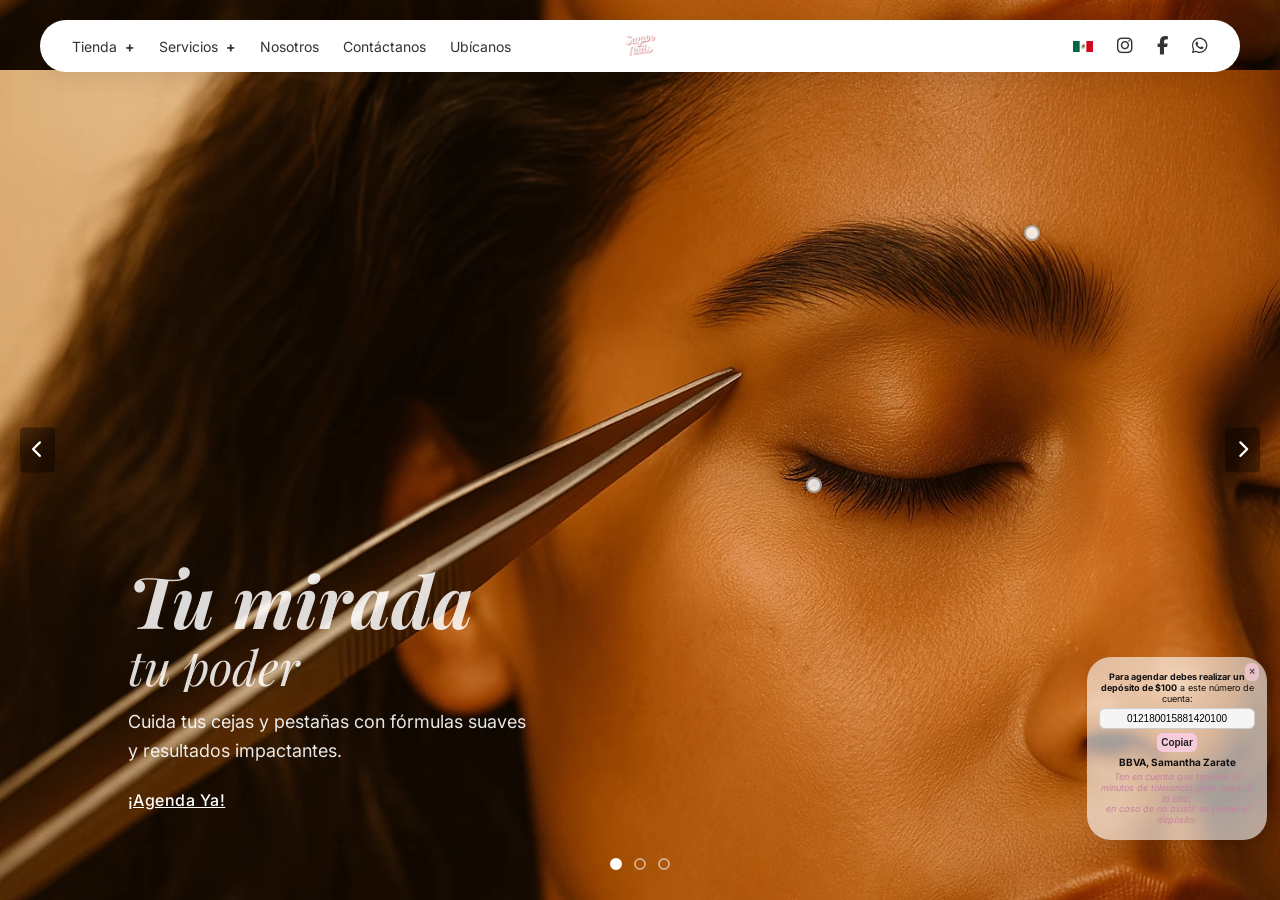
==== commit ca610bfa: "Add files via upload" ====
--- a/index.html
+++ b/index.html
@@ -167,7 +167,7 @@
 
 
           <li><a href="#">Nosotros</a></li>
-          <li><a href="#">Contactanos</a></li>
+<li><a href="#contacto">Contáctanos</a></li>
           <li><a href="https://maps.app.goo.gl/ZzFXUDrFdyM3YEL6A" target="_blank" rel="noopener">Ubícanos</a></li>
         </ul>
       </nav>
@@ -209,14 +209,15 @@
     </div>
 
     <nav class="mobile-menu" id="mobile-menu">
-      <ul>
-        <li><a href="#">Tienda</a></li>
-        <li><a href="#">Servicios</a></li>
-        <li><a href="#">Nosotros</a></li>
-        <li><a href="#">Contáctanos</a></li>
-        <li><a href="https://maps.app.goo.gl/ZzFXUDrFdyM3YEL6A" target="_blank">Ubícanos</a></li>
-      </ul>
-    </nav>
+  <ul>
+    <li><a href="#">Tienda</a></li>
+    <li><a href="#">Servicios</a></li>
+    <li><a href="#">Nosotros</a></li>
+    <li><a href="#contacto">Contáctanos</a></li>
+    <li><a href="https://maps.app.goo.gl/ZzFXUDrFdyM3YEL6A" target="_blank">Ubícanos</a></li>
+  </ul>
+</nav>
+
   </header>
 
   <!-- HERO SLIDER -->
@@ -226,7 +227,7 @@
 
       <!-- Slide 1 -->
 <div class="slide active slide1">
-        <div class="hero-content">
+<div class="hero-content fade-in">
   <h1>
     <span class="line1">Tu mirada</span><br>
     <span class="line2">tu poder</span>
@@ -251,7 +252,7 @@
 
       <!-- Slide 2 -->
  <div class="slide slide2">
-        <div class="hero-content">
+<div class="hero-content fade-in">
           <h1>Tus manos <span>tu historia</span></h1>
           <p>Haz de tu rutina un ritual de cuidado y confianza.</p>
           <a href="#" class="btn">Descubre más</a>
@@ -269,7 +270,7 @@
 
       <!-- Slide 3 -->
  <div class="slide slide3">
-        <div class="hero-content">
+<div class="hero-content fade-in">
   <h1>
     <span class="line3">Belleza </span><br>
     <span class="line4">En cada detalle.</span>
@@ -312,72 +313,91 @@
     </div>
   </div>
 </div>
-
-
-  <!-- Scripts -->
-  <script>
-  // 1) Slider (SIN CAMBIOS)
-  const slides = document.querySelectorAll('.slide'),
-        navDots = document.querySelectorAll('.dot');
-  let current = 0;
-
-  function showSlide(n) {
-    slides[current].classList.remove('active');
-    navDots [current].classList.remove('active');
-    current = (n + slides.length) % slides.length;
-    slides[current].classList.add('active');
-    navDots [current].classList.add('active');
-  }
-
-  document.querySelector('.nav.next')
-    .addEventListener('click', () => showSlide(current + 1));
-  document.querySelector('.nav.prev')
-    .addEventListener('click', () => showSlide(current - 1));
-
-  navDots.forEach(dot =>
-    dot.addEventListener('click', e => showSlide(+e.target.dataset.slide))
-  );
-
-  // 2) Interactive-dots REEMPLAZA tu código viejo por ESTE:
-  const iDots = document.querySelectorAll('.i-dot');
-  const popup = document.getElementById('dot-popup');
-  const cardImg = popup.querySelector('img');
-  const cardTitle = popup.querySelector('h5');
-
-  iDots.forEach(dot => {
-    dot.addEventListener('mouseenter', () => {
-      // nombre e imagen según tipo
-      const name = dot.dataset.serviceName || dot.dataset.productName;
-      const src  = dot.dataset.serviceImg   || dot.dataset.productImg;
-
-      cardTitle.textContent = name;
-      cardImg.src           = src;
-      cardImg.alt           = name;
-
-      // posicionar y mostrar
-      const r = dot.getBoundingClientRect();
-      popup.style.top     = (r.top + r.height/2) + 'px';
-      popup.style.left    = (r.left + r.width/2)  + 'px';
-      popup.style.display = 'block';
+<section id="contacto" class="contact-section fade-in">
+  <div class="container">
+    <h2 class="contact-title">Contactanos</h2>
+    <p class="contact-subtitle">
+Ya sea que tenga alguna pregunta sobre su cita, necesites consejos sobre el cuidado de la piel o simplemente quiera saludar.    </p>
+        <form id="contact-form" class="contact-form">
+
+      <div class="form-row">
+        <div class="form-group">
+          <label for="name">Nombre</label>
+          <input id="name" type="text" placeholder="Tu nombre" required />
+        </div>
+        <div class="form-group">
+          <label for="email">Correo</label>
+          <input id="email" type="email" placeholder="Joss@sugarnails.com" required />
+        </div>
+      </div>
+      <div class="form-group full">
+        <label for="message">Mensaje</label>
+        <textarea id="message" placeholder="¿En que podemos ayudarte?" required></textarea>
+      </div>
+      <button type="submit" class="contact-btn">Enviar</button>
+    </form>
+  </div>
+</section>
+
+
+<div class="agenda-info" id="agenda-info">
+  <button class="close-agenda" onclick="cerrarAgenda()">×</button>
+  <p><strong>Para agendar debes realizar un depósito de $100</strong> a este número de cuenta:</p>
+  
+  <div class="cuenta-box">
+    <input type="text" id="cuenta-numero" value="012180015881420100" readonly>
+    <button onclick="copiarCuenta()">Copiar</button>
+  </div>
+
+  <p class="banco">BBVA, Samantha Zarate</p>
+  <p class="nota">Ten en cuenta que tendrás 15 minutos de tolerancia para llegar a la cita,<br>en caso de no asistir se pierde el depósito.</p>
+</div>
+
+
+
+
+  <!-- Calendly badge widget -->
+<link href="https://assets.calendly.com/assets/external/widget.css" rel="stylesheet">
+<script src="https://assets.calendly.com/assets/external/widget.js" type="text/javascript" async></script>
+<script type="text/javascript">
+  window.onload = function() {
+    Calendly.initBadgeWidget({
+      url: 'https://calendly.com/sugarnailszcsc/30min?hide_event_type_details=1&hide_gdpr_banner=1',
+      text: '¡Agenda aqui!',
+      color: '#0069ff',
+      textColor: '#ffffff',
+      branding: true
     });
-    dot.addEventListener('mouseleave', () => {
-      popup.style.display = 'none';
-    });
-  });
+  };
 </script>
 <script>
-    const hamburgerBtn = document.getElementById('hamburger-btn');
-    const mobileMenu   = document.getElementById('mobile-menu');
-
-    hamburgerBtn.addEventListener('click', () => {
-      const isVisible = mobileMenu.style.display === 'block';
-      mobileMenu.style.display = isVisible ? 'none' : 'block';
-    });
-  </script>
-<!-- Calendly badge widget begin -->
-<link href="https://assets.calendly.com/assets/external/widget.css" rel="stylesheet">
-<script src="https://assets.calendly.com/assets/external/widget.js" type="text/javascript" async></script>
-<script type="text/javascript">window.onload = function() { Calendly.initBadgeWidget({ url: 'https://calendly.com/sugarnailszcsc/30min?hide_event_type_details=1&hide_gdpr_banner=1', text: 'Schedule time with me', color: '#0069ff', textColor: '#ffffff', branding: true }); }</script>
-<!-- Calendly badge widget end -->
+  function cerrarAgenda() {
+    const agenda = document.getElementById('agenda-info');
+    if (agenda) {
+      agenda.style.display = 'none';
+    }
+  }
+
+  function copiarCuenta() {
+    const cuenta = document.getElementById("cuenta-numero");
+    cuenta.select();
+    cuenta.setSelectionRange(0, 99999); // Para móviles
+    document.execCommand("copy");
+    alert("Número de cuenta copiado: " + cuenta.value);
+  }
+</script>
+
+<script>
+  function copiarCuenta() {
+    const cuenta = document.getElementById("cuenta-numero");
+    cuenta.select();
+    cuenta.setSelectionRange(0, 99999); // mobile
+    document.execCommand("copy");
+    alert("Número de cuenta copiado: " + cuenta.value);
+  }
+</script>
+
+<script src="main.js"></script>
+
 </body>
 </html>
--- a/style.css
+++ b/style.css
@@ -732,6 +732,236 @@
 .dot-gel-semipermanente   { top: 55%; left: 34%; }
 .dot-depilacion           { top: 35%; left: 45%; }
 .dot-disenio-cejas-henna  { top: 45%; left: 56%; }
+
+@keyframes fadeInUp {
+  from {
+    opacity: 0;
+    transform: translateY(30px);
+  }
+  to {
+    opacity: 1;
+    transform: translateY(0);
+  }
+}
+
+.char {
+  display: inline-block;
+  opacity: 0;
+  transform: translateY(30px);
+  animation: fadeInUp 0.6s ease forwards;
+}
+
+.fade-in {
+  opacity: 0;
+  transform: translateY(60px);
+  filter: blur(8px);
+  transition: all 1s ease;
+}
+.fade-in.visible {
+  opacity: 1;
+  transform: translateY(0);
+  filter: blur(0);
+}
+
+
+.contact-section {
+  display: none;
+  padding: 140px 20px 80px; /* mayor espacio superior para no ser tapado */
+  background: #f7f6f1;
+  min-height: 100vh;
+  animation: fadeInUp 0.6s ease forwards;
+}
+
+.contact-section.visible {
+  display: block;
+}
+
+.contact-title {
+  font-family: 'Playfair Display', serif;
+  font-size: 48px;
+  font-weight: 700;
+  font-style: italic;
+  text-align: center;
+  margin-bottom: 16px;
+  color: #222;
+}
+
+.contact-subtitle {
+  text-align: center;
+  max-width: 600px;
+  margin: 0 auto 40px;
+  color: #666;
+  font-size: 16px;
+}
+
+.contact-form {
+  background: #fff;
+  padding: 32px;
+  border-radius: 12px;
+  max-width: 700px;
+  margin: 0 auto;
+  box-shadow: 0 4px 16px rgba(0,0,0,0.05);
+}
+
+.form-row {
+  display: flex;
+  gap: 16px;
+  flex-wrap: wrap;
+}
+
+.form-group {
+  flex: 1;
+  display: flex;
+  flex-direction: column;
+}
+
+.form-group.full {
+  width: 100%;
+  margin-top: 16px;
+}
+
+label {
+  font-style: italic;
+  font-size: 14px;
+  color: #333;
+  margin-bottom: 8px;
+}
+
+.contact-form input,
+.contact-form textarea {
+  background: #f4f3f0;
+  border: none;
+  border-radius: 8px;
+  padding: 12px;
+  font-family: 'Inter', sans-serif;
+  font-size: 14px;
+  color: #333;
+}
+
+.contact-form textarea {
+  min-height: 120px;
+  resize: vertical;
+}
+
+.contact-btn {
+  background: #3c4531;
+  color: #fff;
+  font-size: 14px;
+  font-weight: 500;
+  padding: 12px 24px;
+  border: none;
+  border-radius: 999px;
+  margin-top: 24px;
+  width: 100%;
+  max-width: 300px;
+  display: block;
+  margin-left: auto;
+  margin-right: auto;
+  cursor: pointer;
+  transition: background 0.3s ease;
+}
+
+.contact-btn:hover {
+  background: #2f3626;
+}
+
+
+.agenda-info {
+  position: fixed;
+  bottom: 60px;       /* justo encima del botón Calendly */
+  right: 13px;        /* misma alineación */
+  width: 180px;
+  background: rgba(255, 255, 255, 0.6);
+  border-radius: 24px;
+  padding: 12px;
+  box-shadow: 0 4px 12px rgba(0, 0, 0, 0.08);
+  font-family: 'Inter', sans-serif;
+  font-size: 9px;
+  z-index: 3000;
+  color: #111;
+  text-align: center;
+  backdrop-filter: blur(5px);
+  /* ⛔️ NO pongas position: relative aquí */
+}
+
+.agenda-info p {
+  margin: 2px 0;
+}
+
+.agenda-info .cuenta-box {
+  gap: 4px;
+  margin: 4px 0;
+  display: flex;
+  flex-direction: column;
+  align-items: center;
+}
+
+#cuenta-numero {
+  padding: 4px;
+  font-size: 10px;
+  border: 1px solid #ccc;
+  border-radius: 6px;
+  width: 100%;
+  text-align: center;
+  background: #f5f5f5;
+}
+
+.agenda-info button {
+  padding: 4px;
+  font-size: 10px;
+  border: none;
+  border-radius: 6px;
+  background: #f8cbdc;
+  color: #222;
+  font-weight: bold;
+  cursor: pointer;
+}
+
+.agenda-info .banco {
+  font-size: 10px;
+  margin-top: 2px;
+  font-weight: bold;
+}
+
+.agenda-info .nota {
+  font-size: 9px;
+  margin-top: 4px;
+  line-height: 1.2;
+  font-style: italic;
+  color: #c681a0;
+}
+
+.close-agenda {
+  position: absolute; /* este sí es relativo a .agenda-info */
+  top: 6px;
+  right: 8px;
+  background: none;
+  border: none;
+  font-size: 14px;
+  color: #333;
+  cursor: pointer;
+  padding: 0;
+  line-height: 1;
+  font-weight: bold;
+  opacity: 0.7;
+}
+
+.close-agenda:hover {
+  opacity: 1;
+}
+
+@keyframes fadeInUp {
+  from {
+    opacity: 0;
+    transform: translateY(10px);
+  }
+  to {
+    opacity: 1;
+    transform: translateY(0);
+  }
+}
+
+
 @media (max-width: 768px) {
   /* — Ocultar header de escritorio, mostrar header móvil — */
   .desktop-header {
@@ -900,4 +1130,91 @@
   .dot-gel-semipermanente  { top: 66%; left: 25%; }
   .dot-depilacion          { top: 40%; left: 35%; }
   .dot-disenio-cejas-henna { top: 48%; left: 60%; }
-}+}
+
+@media (max-width: 768px) {
+  .contact-section {
+    padding: 120px 16px 60px;
+  }
+
+  .contact-title {
+    font-size: 32px;
+  }
+
+  .contact-subtitle {
+    font-size: 14px;
+    padding: 0 10px;
+    margin-bottom: 32px;
+  }
+
+  .contact-form {
+    padding: 24px;
+  }
+
+  .form-row {
+    flex-direction: column;
+    gap: 0;
+  }
+
+  .form-group {
+    width: 100%;
+    margin-bottom: 16px;
+  }
+
+  .form-group.full {
+    margin-top: 0;
+  }
+
+  .contact-form input,
+  .contact-form textarea {
+    font-size: 13px;
+    padding: 10px;
+  }
+
+  .contact-btn {
+    font-size: 13px;
+    padding: 10px 20px;
+    max-width: 100%;
+    border-radius: 8px;
+  }
+}
+/* ===== Estilo limpio para menú móvil ===== */
+.mobile-menu {
+  background: #fff;
+  border-radius: 16px;
+  margin: 16px 12px 0;
+  padding: 24px 20px;
+  box-shadow: 0 4px 16px rgba(0,0,0,0.08);
+  font-family: 'Inter', sans-serif;
+  animation: fadeInUp 0.4s ease;
+}
+
+.mobile-menu ul {
+  list-style: none;
+  padding: 0;
+  margin: 0;
+  display: flex;
+  flex-direction: column;
+  gap: 16px;
+}
+
+.mobile-menu li {
+  border-bottom: 1px solid #eee;
+  padding-bottom: 8px;
+}
+
+.mobile-menu li:last-child {
+  border-bottom: none;
+}
+
+.mobile-menu a {
+  text-decoration: none;
+  font-size: 16px;
+  color: #333;
+  transition: color 0.3s;
+  display: block;
+}
+
+.mobile-menu a:hover {
+  color: #000;
+}
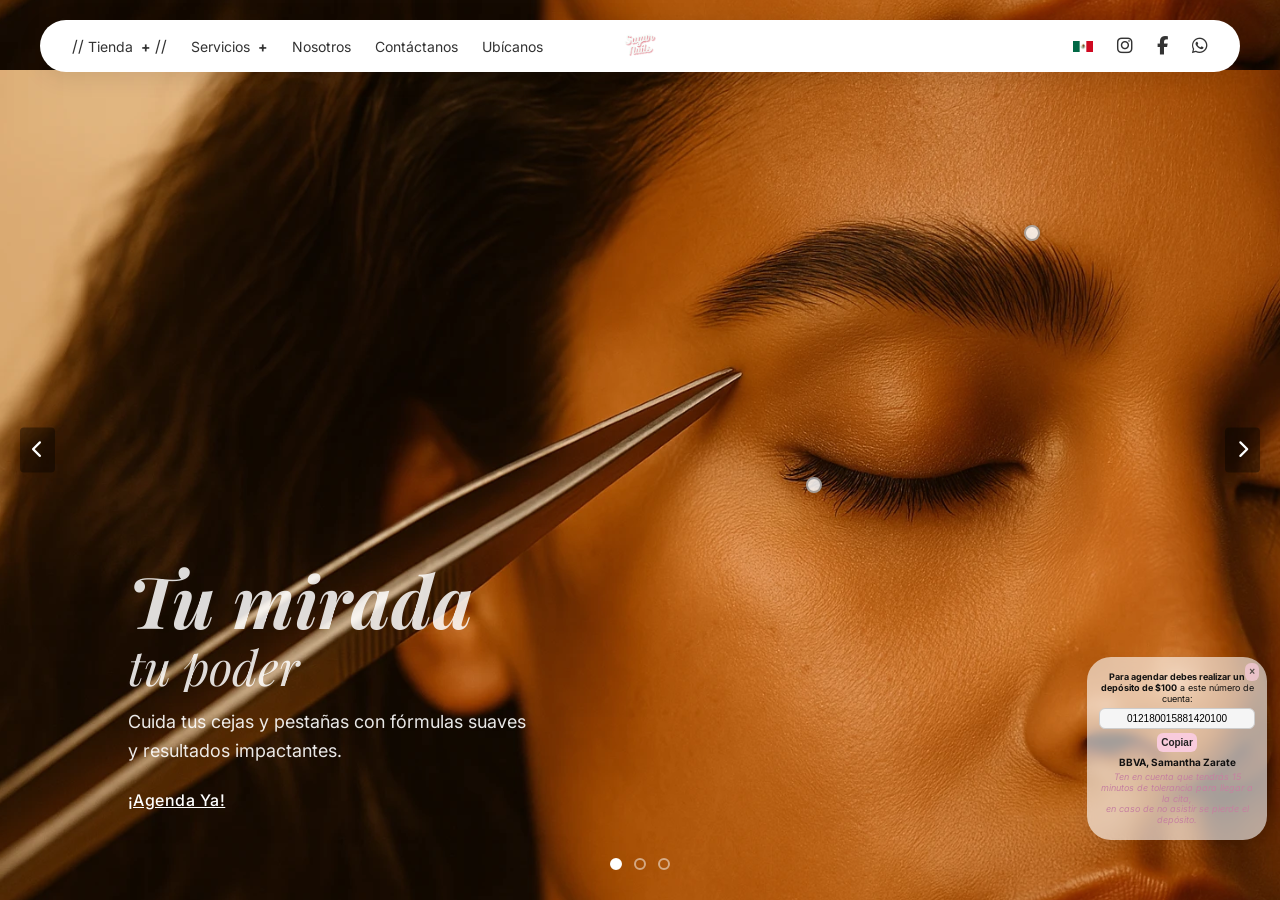
==== commit d403ca98: "Update index.html" ====
--- a/index.html
+++ b/index.html
@@ -24,18 +24,18 @@
       <nav class="nav-left">
         <ul>
           <li class="has-dropdown shop-dropdown">
-            <a href="#">Tienda <span>+</span></a>
-            <div class="dropdown">
-              <div class="dropdown-content">
-                <div class="menu-categories">
-                  <h4>Tienda</h4>
-                  <ul>
-                    <li><a href="#">Todos los productos</a></li>
-                    <li><a href="#">Limpiadores</a></li>
-                    <li><a href="#">Lociones</a></li>
-                    <li><a href="#">Crema hidratante</a></li>
-                  </ul>
-                </div>
+           // <a href="#">Tienda <span>+</span></a>
+            //<div class="dropdown">
+             // <div class="dropdown-content">
+               // <div class="menu-categories">
+                 // <h4>Tienda</h4>
+                  //<ul>
+                   // <li><a href="#">Todos los productos</a></li>
+                    //<li><a href="#">Limpiadores</a></li>
+                    //<li><a href="#">Lociones</a></li>
+                    //<li><a href="#">Crema hidratante</a></li>
+                  //</ul>
+                //</div>
                 <div class="menu-promos">
                   <div class="promo-card">
                     <div class="icon-heart"><i class="far fa-heart"></i></div>
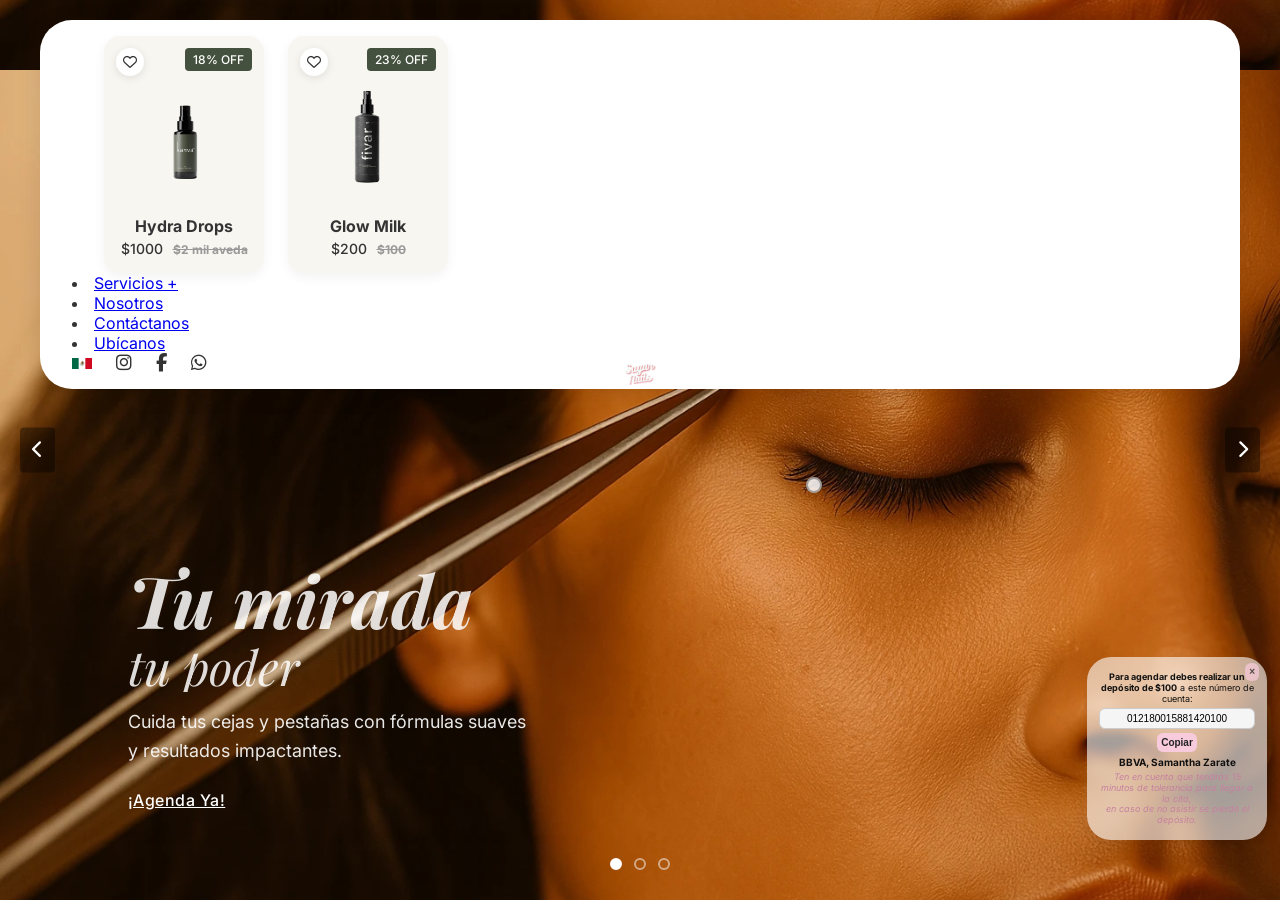
==== commit ebd312f1: "Update index.html" ====
--- a/index.html
+++ b/index.html
@@ -24,18 +24,6 @@
       <nav class="nav-left">
         <ul>
           <li class="has-dropdown shop-dropdown">
-           // <a href="#">Tienda <span>+</span></a>
-            //<div class="dropdown">
-             // <div class="dropdown-content">
-               // <div class="menu-categories">
-                 // <h4>Tienda</h4>
-                  //<ul>
-                   // <li><a href="#">Todos los productos</a></li>
-                    //<li><a href="#">Limpiadores</a></li>
-                    //<li><a href="#">Lociones</a></li>
-                    //<li><a href="#">Crema hidratante</a></li>
-                  //</ul>
-                //</div>
                 <div class="menu-promos">
                   <div class="promo-card">
                     <div class="icon-heart"><i class="far fa-heart"></i></div>
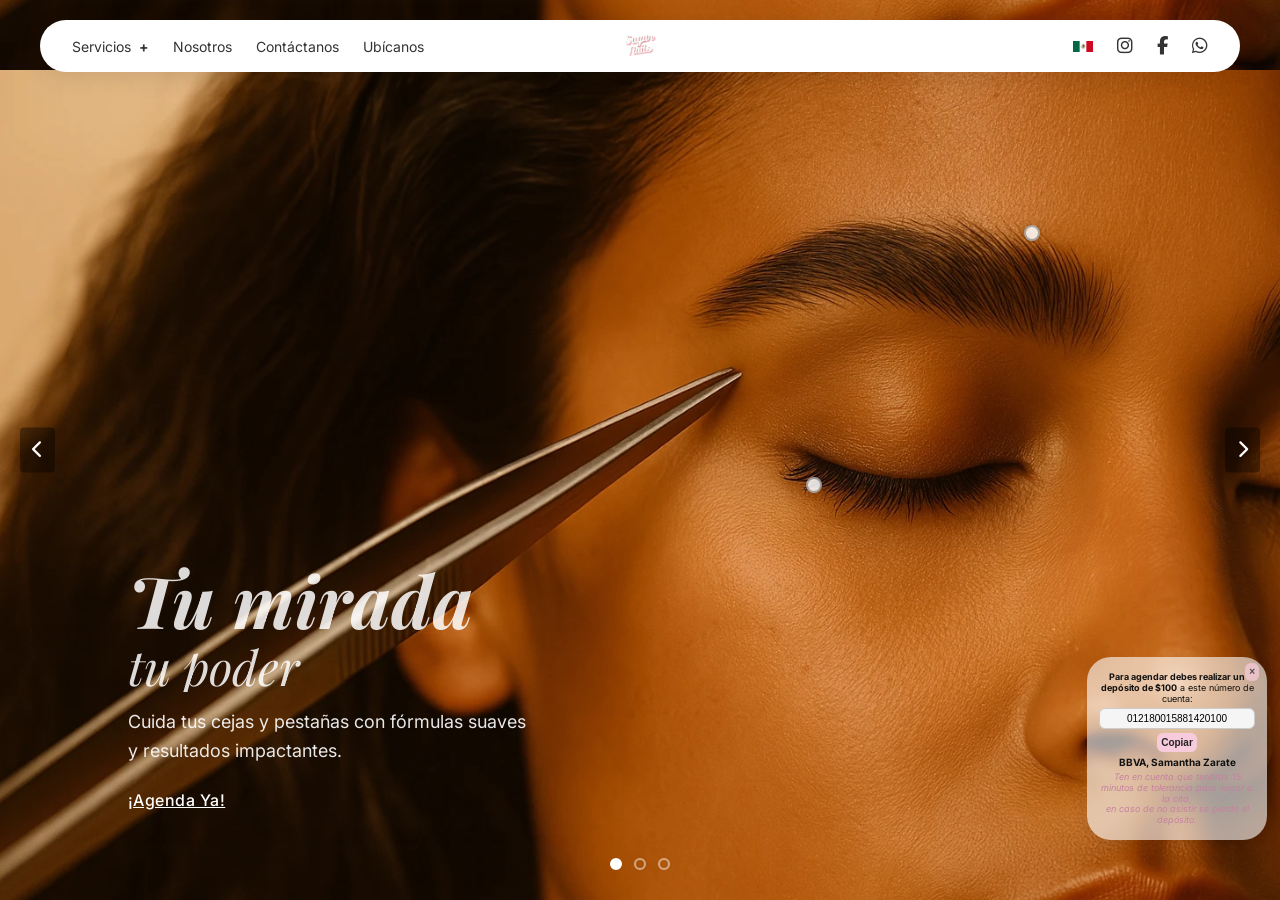
==== commit 5aa19a1d: "Update index.html" ====
--- a/index.html
+++ b/index.html
@@ -23,27 +23,6 @@
       <!-- Navegación IZQ -->
       <nav class="nav-left">
         <ul>
-          <li class="has-dropdown shop-dropdown">
-                <div class="menu-promos">
-                  <div class="promo-card">
-                    <div class="icon-heart"><i class="far fa-heart"></i></div>
-                    <div class="badge">18% OFF</div>
-                    <img src="img/hydra-drops.webp" alt="Hydra Drops">
-                    <h5>Hydra Drops</h5>
-                    <div class="price">$1000 <span class="old">$2 mil aveda</span></div>
-                  </div>
-                  <div class="promo-card">
-                    <div class="icon-heart"><i class="far fa-heart"></i></div>
-                    <div class="badge">23% OFF</div>
-                    <img src="img/glow-milk.webp" alt="Glow Milk">
-                    <h5>Glow Milk</h5>
-                    <div class="price">$200 <span class="old">$100</span></div>
-                  </div>
-                </div>
-              </div>
-            </div>
-          </li>
-
           <li class="has-dropdown collections-dropdown">
             <a href="#">Servicios <span>+</span></a>
             <div class="dropdown">
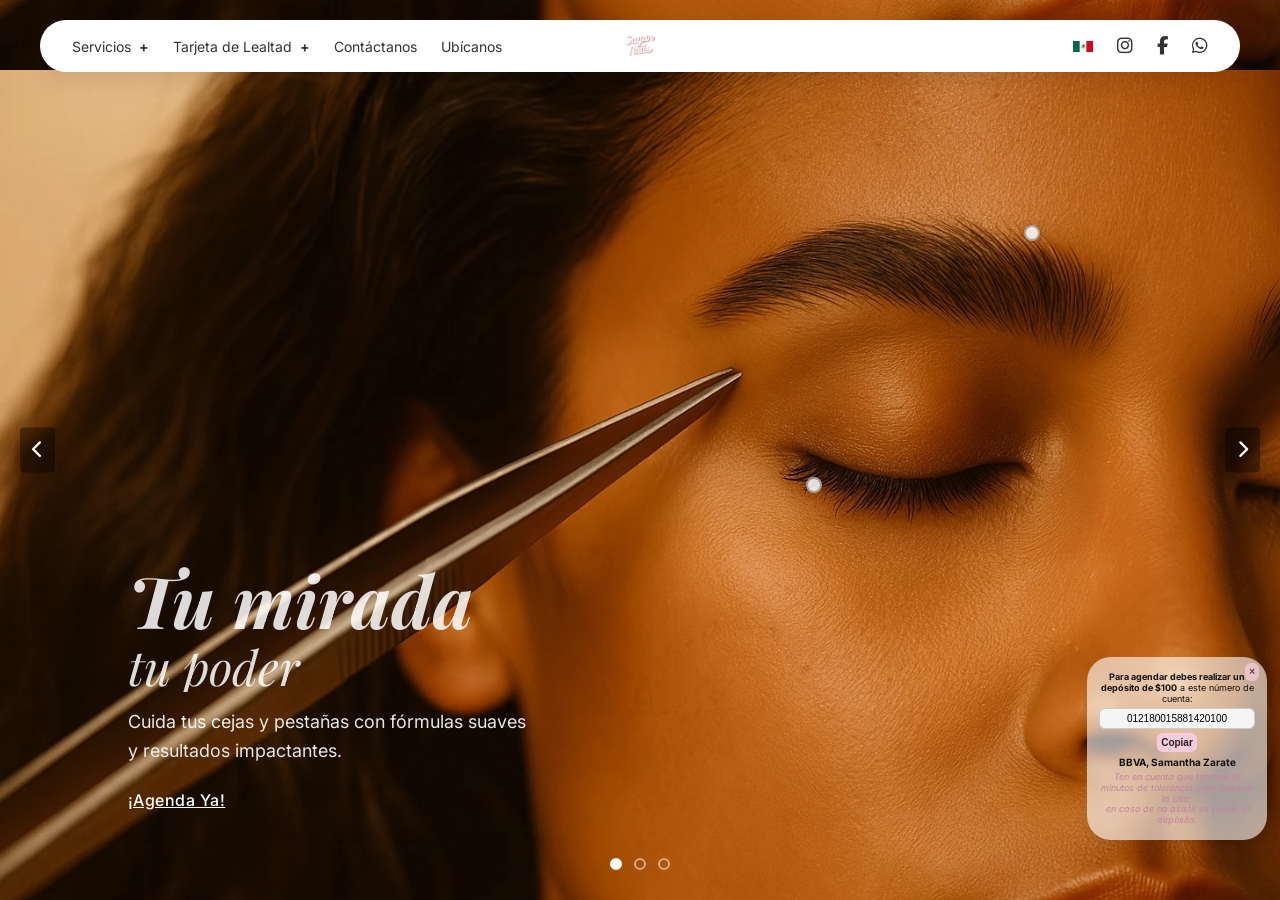
==== commit 4f2cd725: "Add files via upload" ====
--- a/index.html
+++ b/index.html
@@ -132,8 +132,44 @@
   </div>
 </li>
 
-
-          <li><a href="#">Nosotros</a></li>
+         <li class="has-dropdown collections-dropdown">
+  <a href="#">Tarjeta de Lealtad <span>+</span></a>
+  <div class="dropdown">
+    <div class="dropdown-content">
+      <div class="menu-collections">
+
+        <!-- Tarjeta App Store -->
+        <a href="https://apps.apple.com/mx/app/winstamp-tarjeta-de-fidelidad/id1521626266" target="_blank" rel="noopener">
+          <div class="collection-card">
+            <div class="collection-image">
+              <img src="img/lealtad1.webp" alt="App Store">
+            </div>
+            <div class="collection-info">
+              <em>Descargar en App Store</em>
+              <i class="fab fa-apple"></i>
+            </div>
+          </div>
+        </a>
+
+        <!-- Tarjeta Google Play -->
+        <a href="https://play.google.com/store/apps/details?id=fi.eleima.leimakortti&hl=es-MX&pli=1" target="_blank" rel="noopener">
+          <div class="collection-card">
+            <div class="collection-image">
+              <img src="img/lealtad2.webp" alt="Google Play">
+            </div>
+            <div class="collection-info">
+              <em>Descargar en Google Play</em>
+              <i class="fab fa-google-play"></i>
+            </div>
+          </div>
+        </a>
+
+      </div>
+    </div>
+  </div>
+</li>
+
+
 <li><a href="#contacto">Contáctanos</a></li>
           <li><a href="https://maps.app.goo.gl/ZzFXUDrFdyM3YEL6A" target="_blank" rel="noopener">Ubícanos</a></li>
         </ul>
--- a/style.css
+++ b/style.css
@@ -330,7 +330,7 @@
 .collection-card .collection-info em {
   font-style: italic;
   font-size: 14px;
-  color: #333;
+  color: #333; 
 }
 .collection-card .collection-info i {
   font-size: 16px;
@@ -343,7 +343,18 @@
 .collection-card:hover .collection-info i {
   transform: translateX(4px);
 }
-
+.collection-card {
+  position: relative;
+  overflow: hidden;
+}
+
+.menu-collections a::after {
+  display: none !important;
+}
+
+.collection-card:hover::after {
+  width: 100%;
+}
 /* NAV DERECHA */
 .nav-right ul {
   list-style: none;
@@ -351,7 +362,23 @@
   gap: 24px;
   align-items: center;
 }
-
+.collection-card::after {
+  content: '';
+  position: absolute;
+  bottom: 0;
+  left: 0;
+  height: 2px;
+  width: 0;
+  background-color: #333;
+  transition: width 0.3s ease;
+}
+
+.collection-card:hover::after {
+  width: 100%;
+}
+.menu-collections a::after {
+  display: none !important;
+}
 .nav-right a {
   text-decoration: none;
   font-size: 16px;
